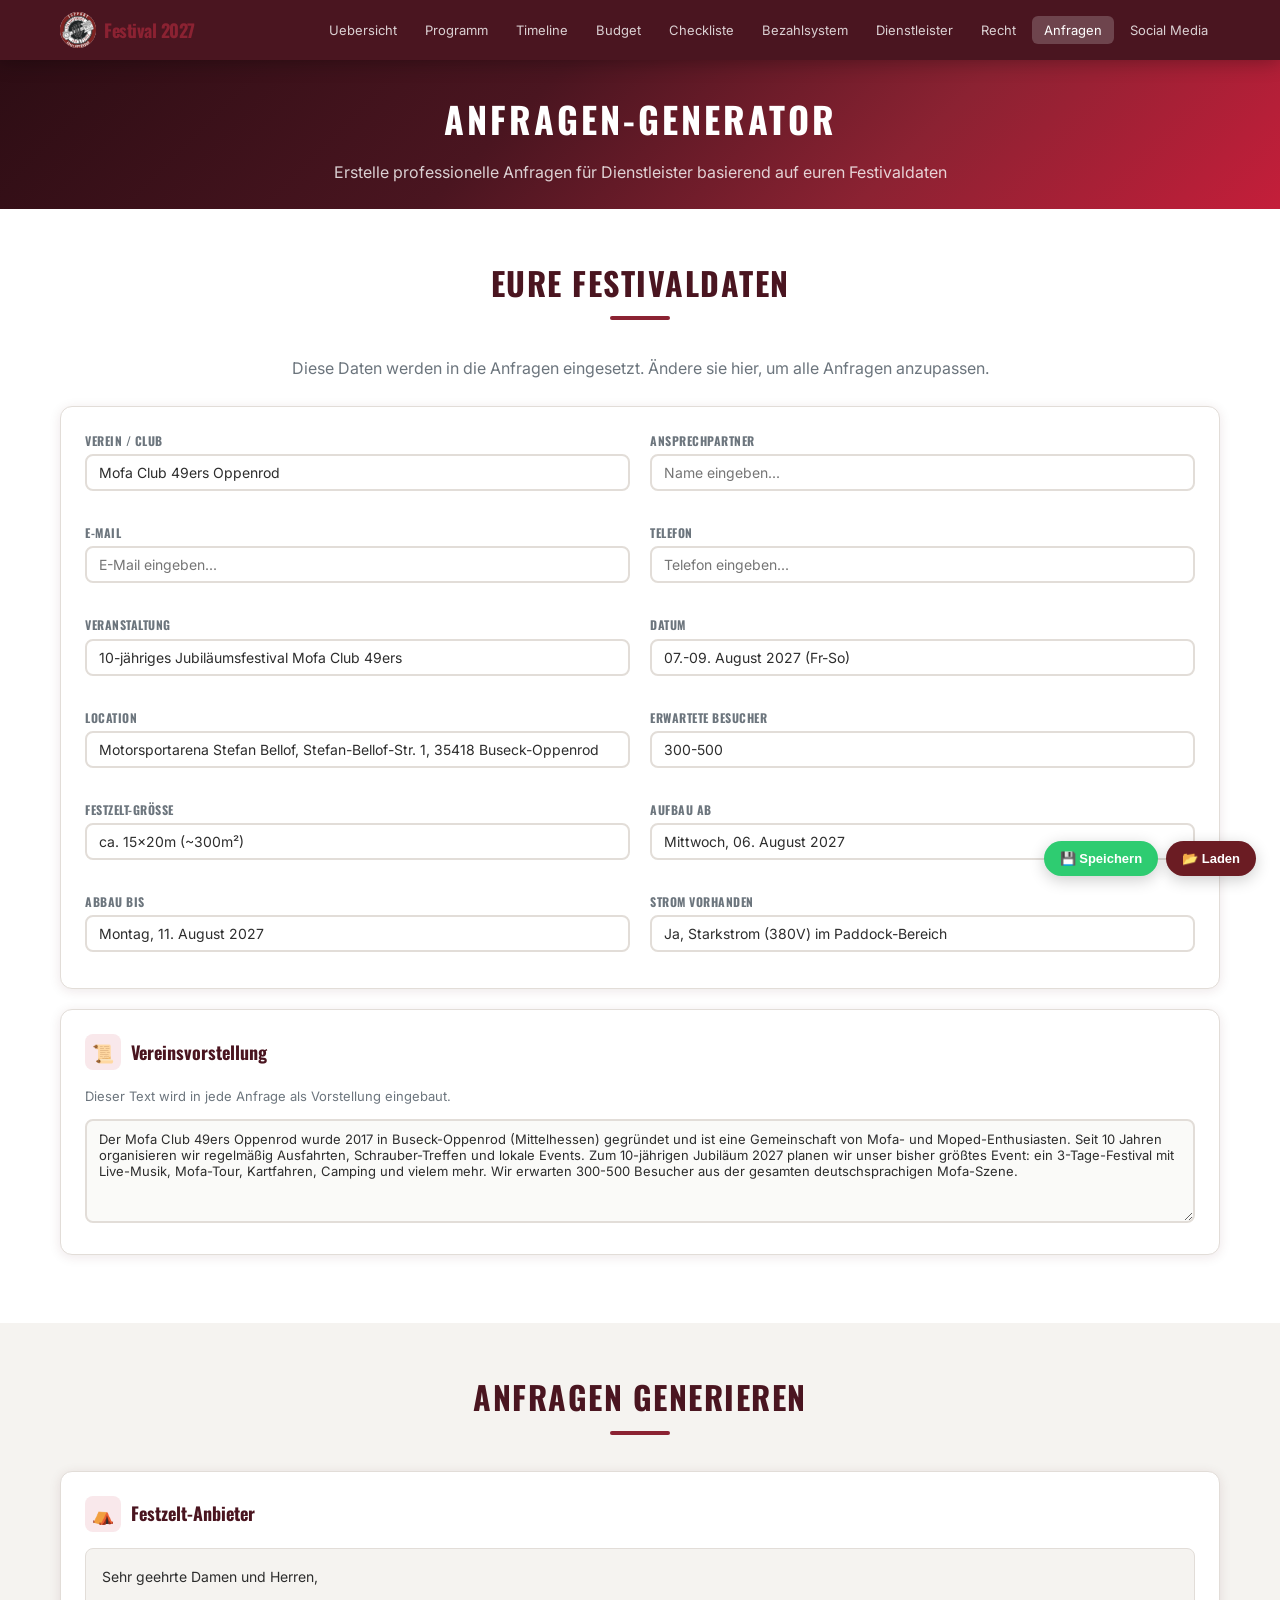
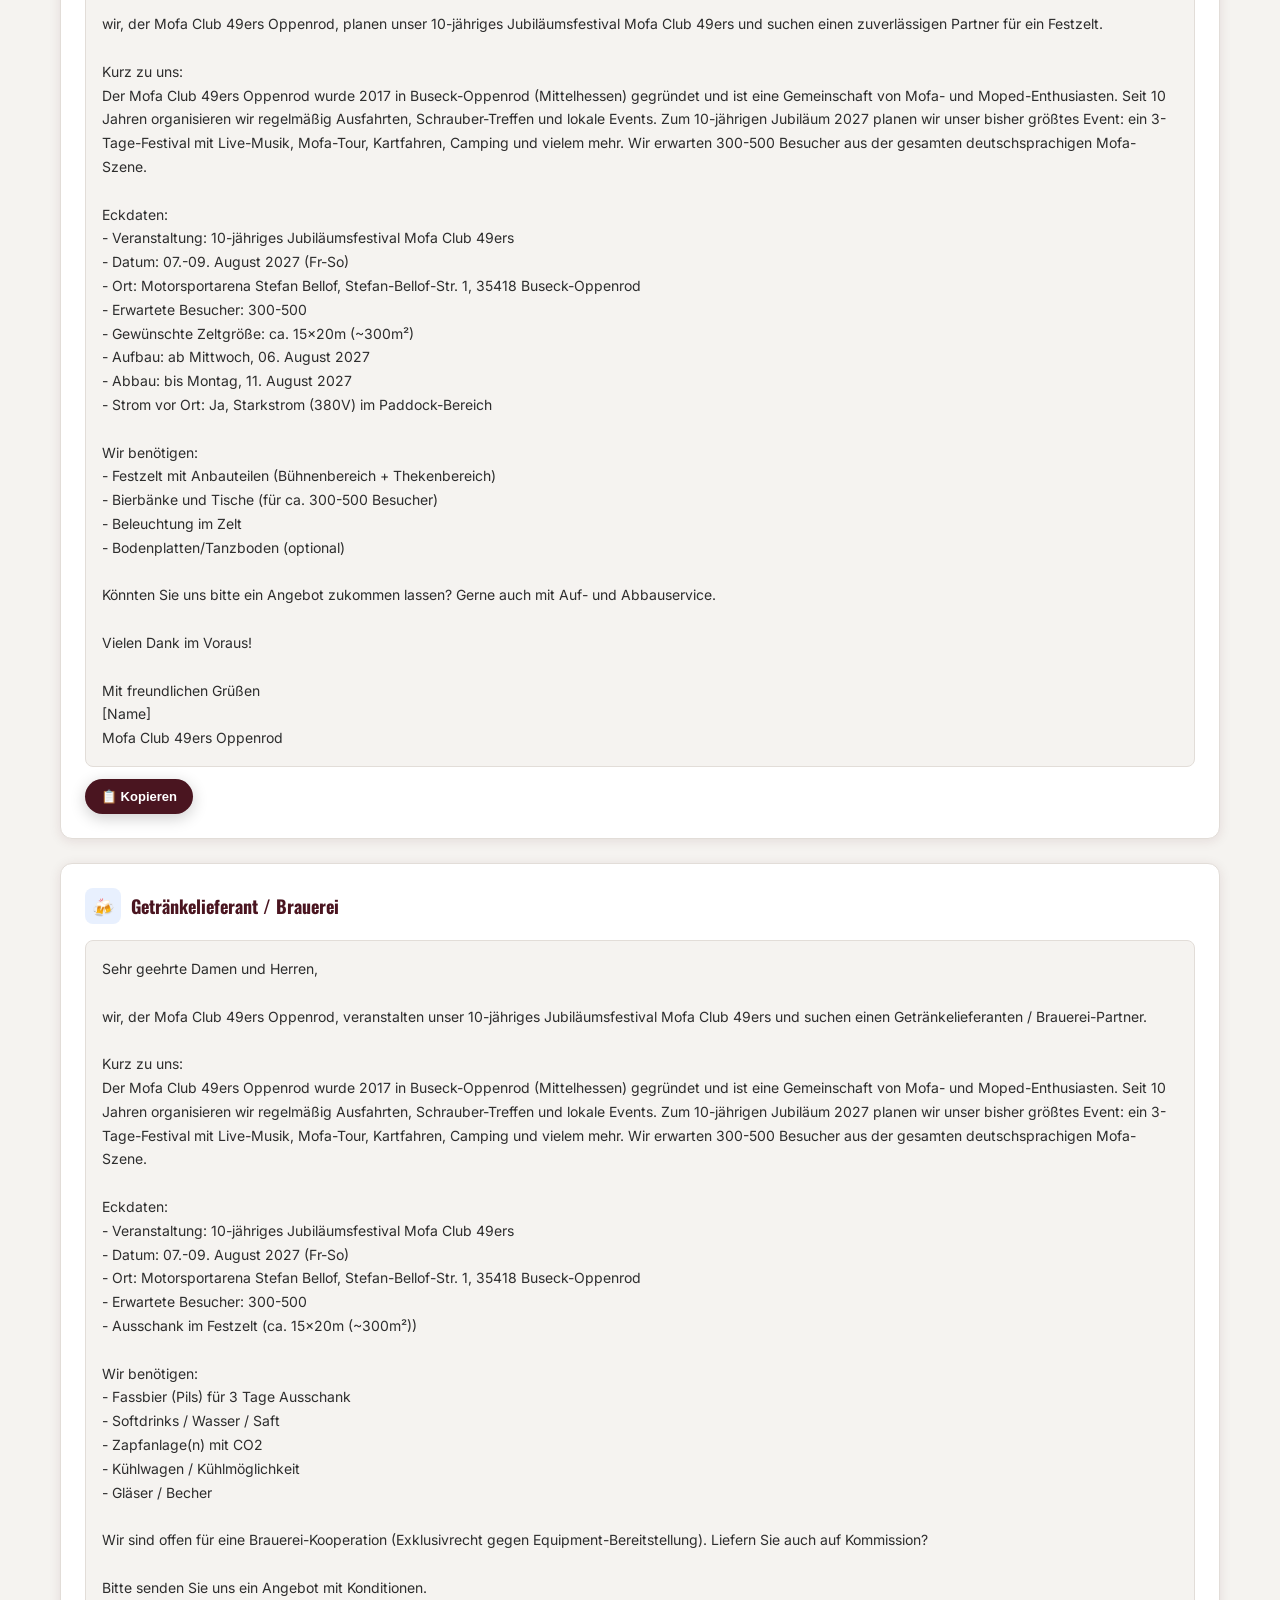
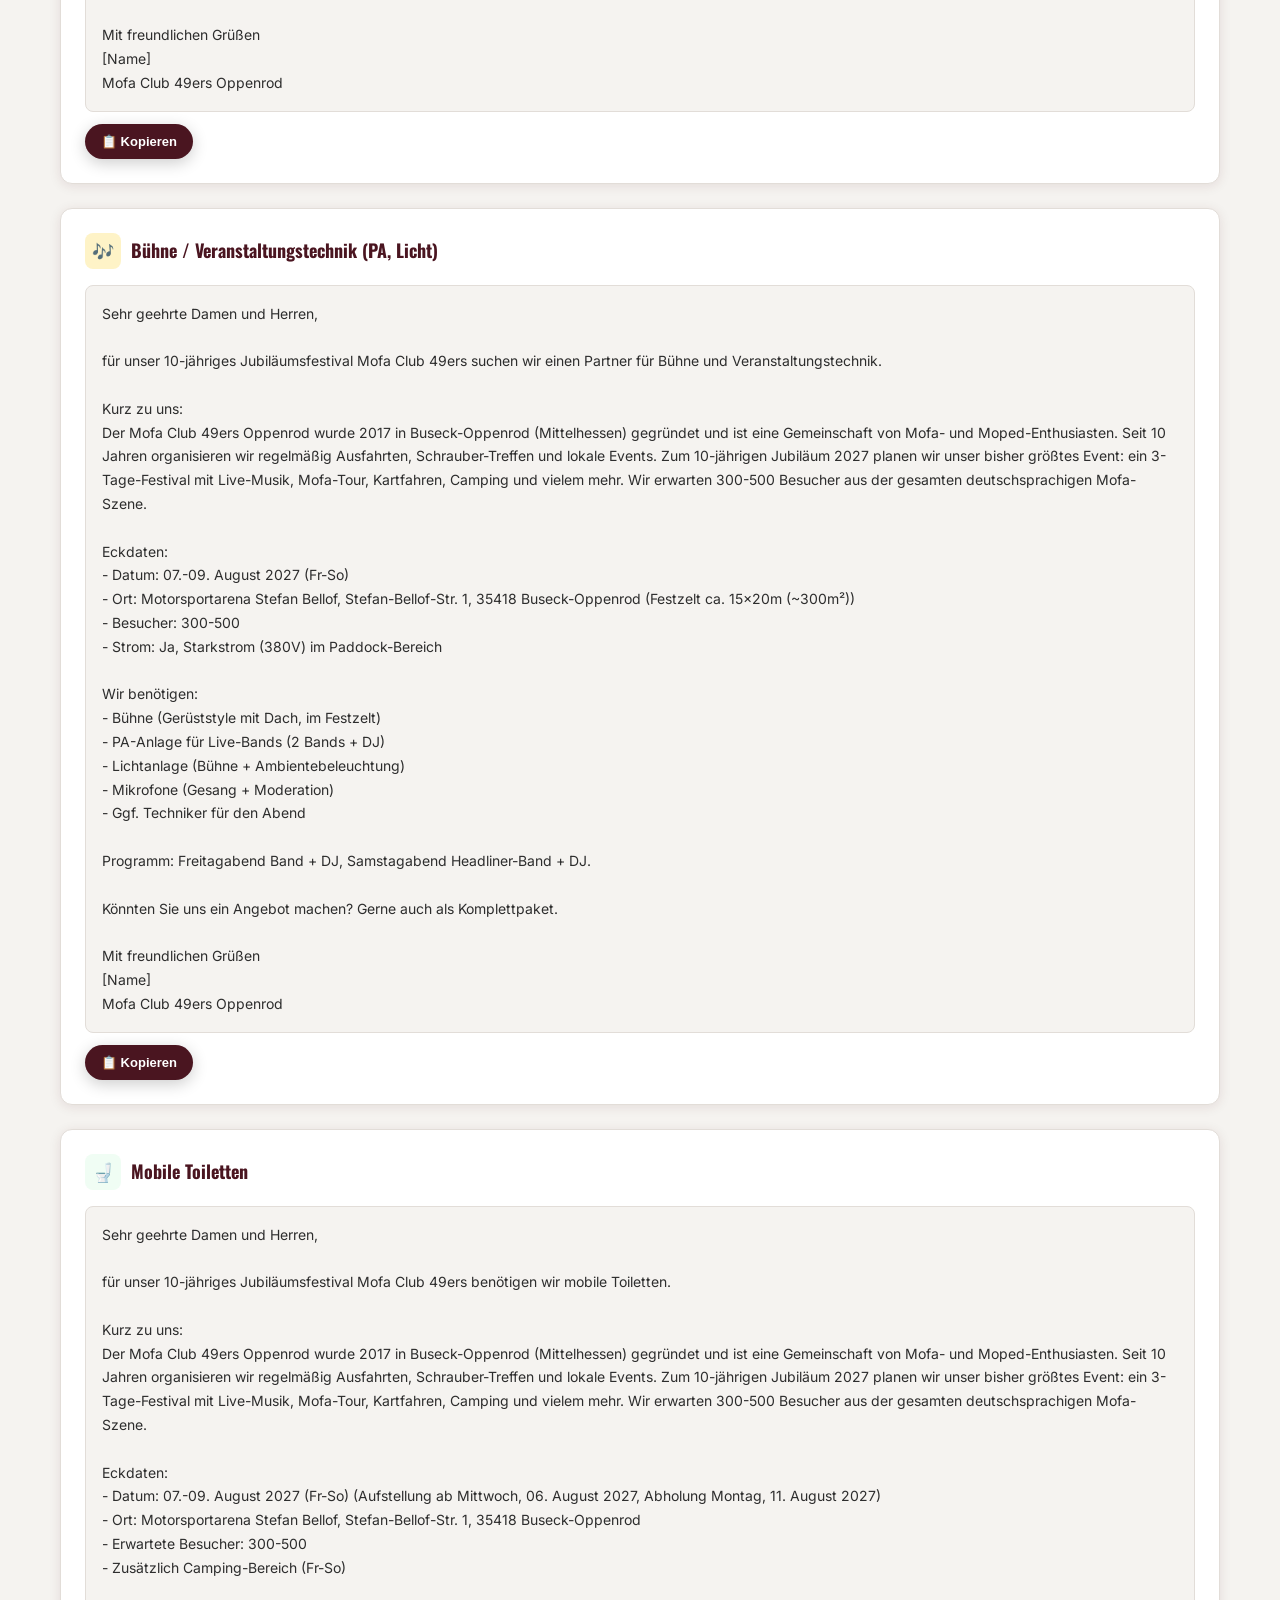
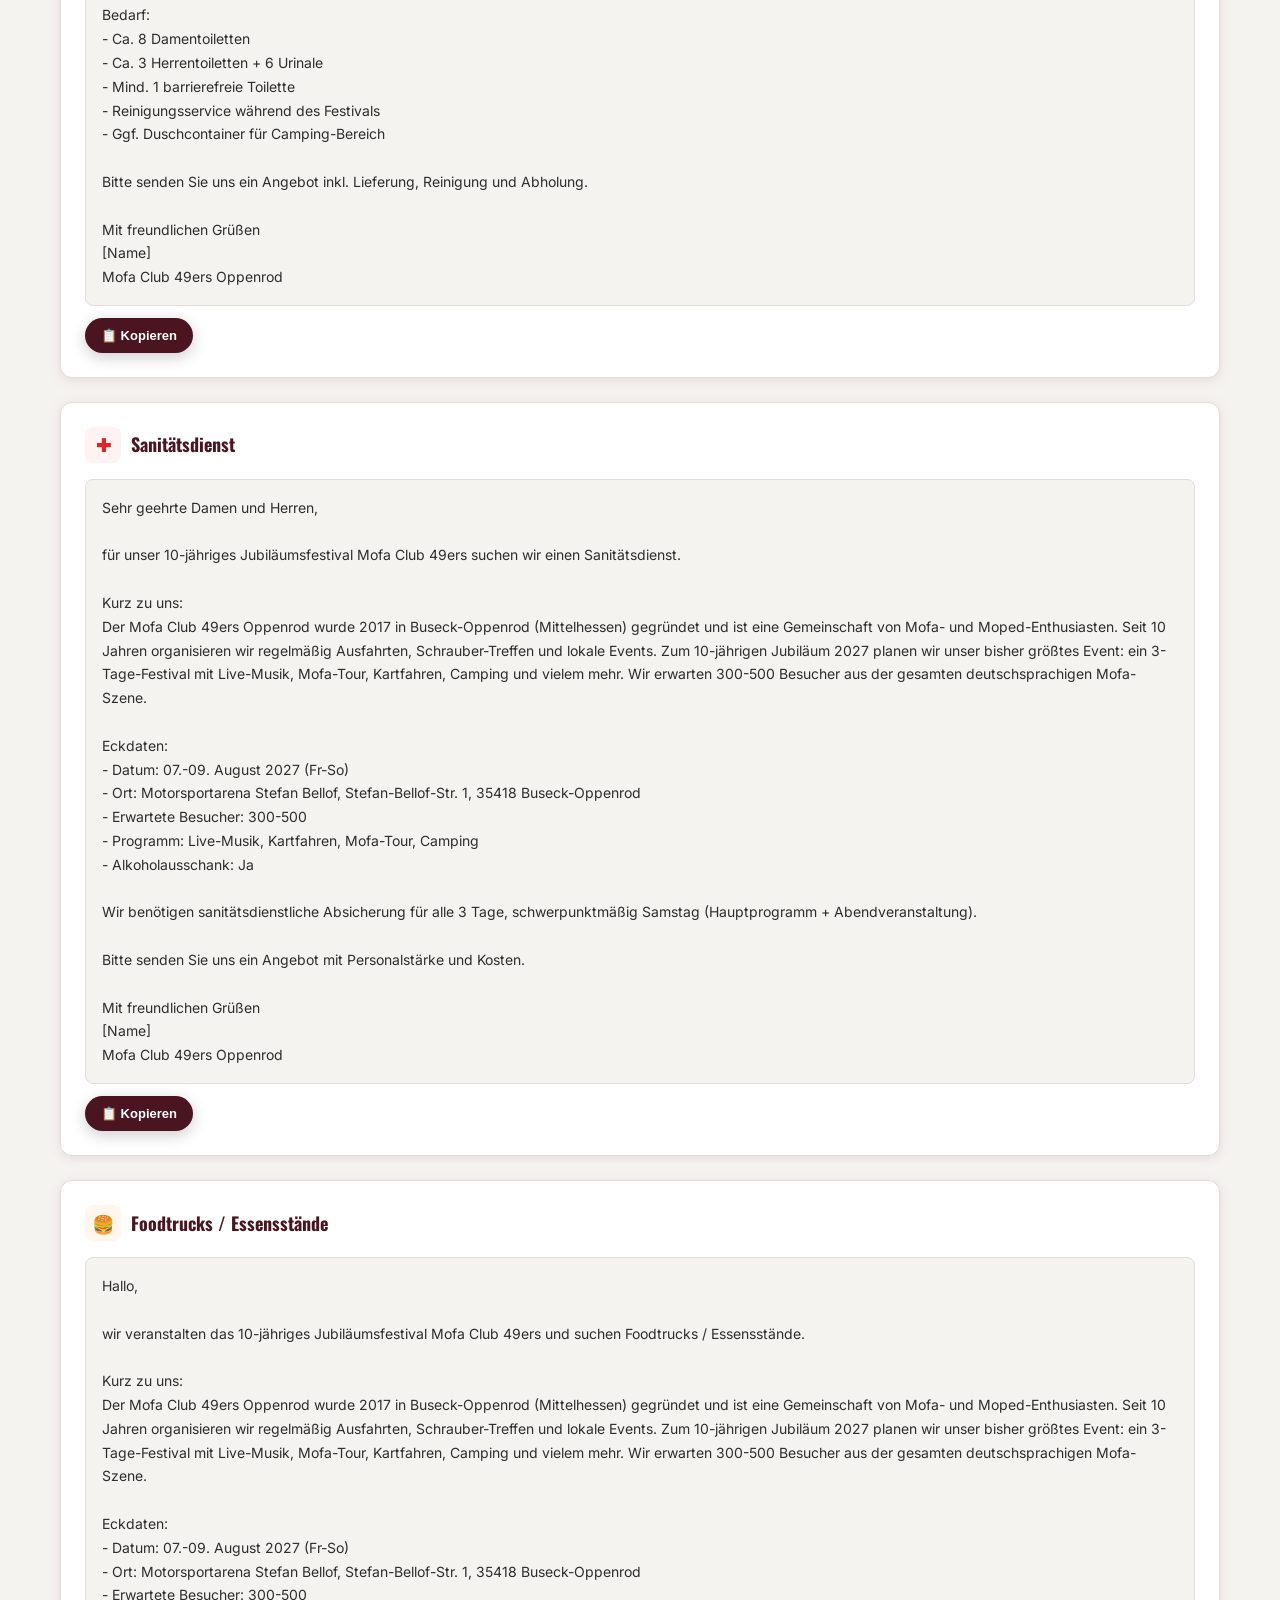
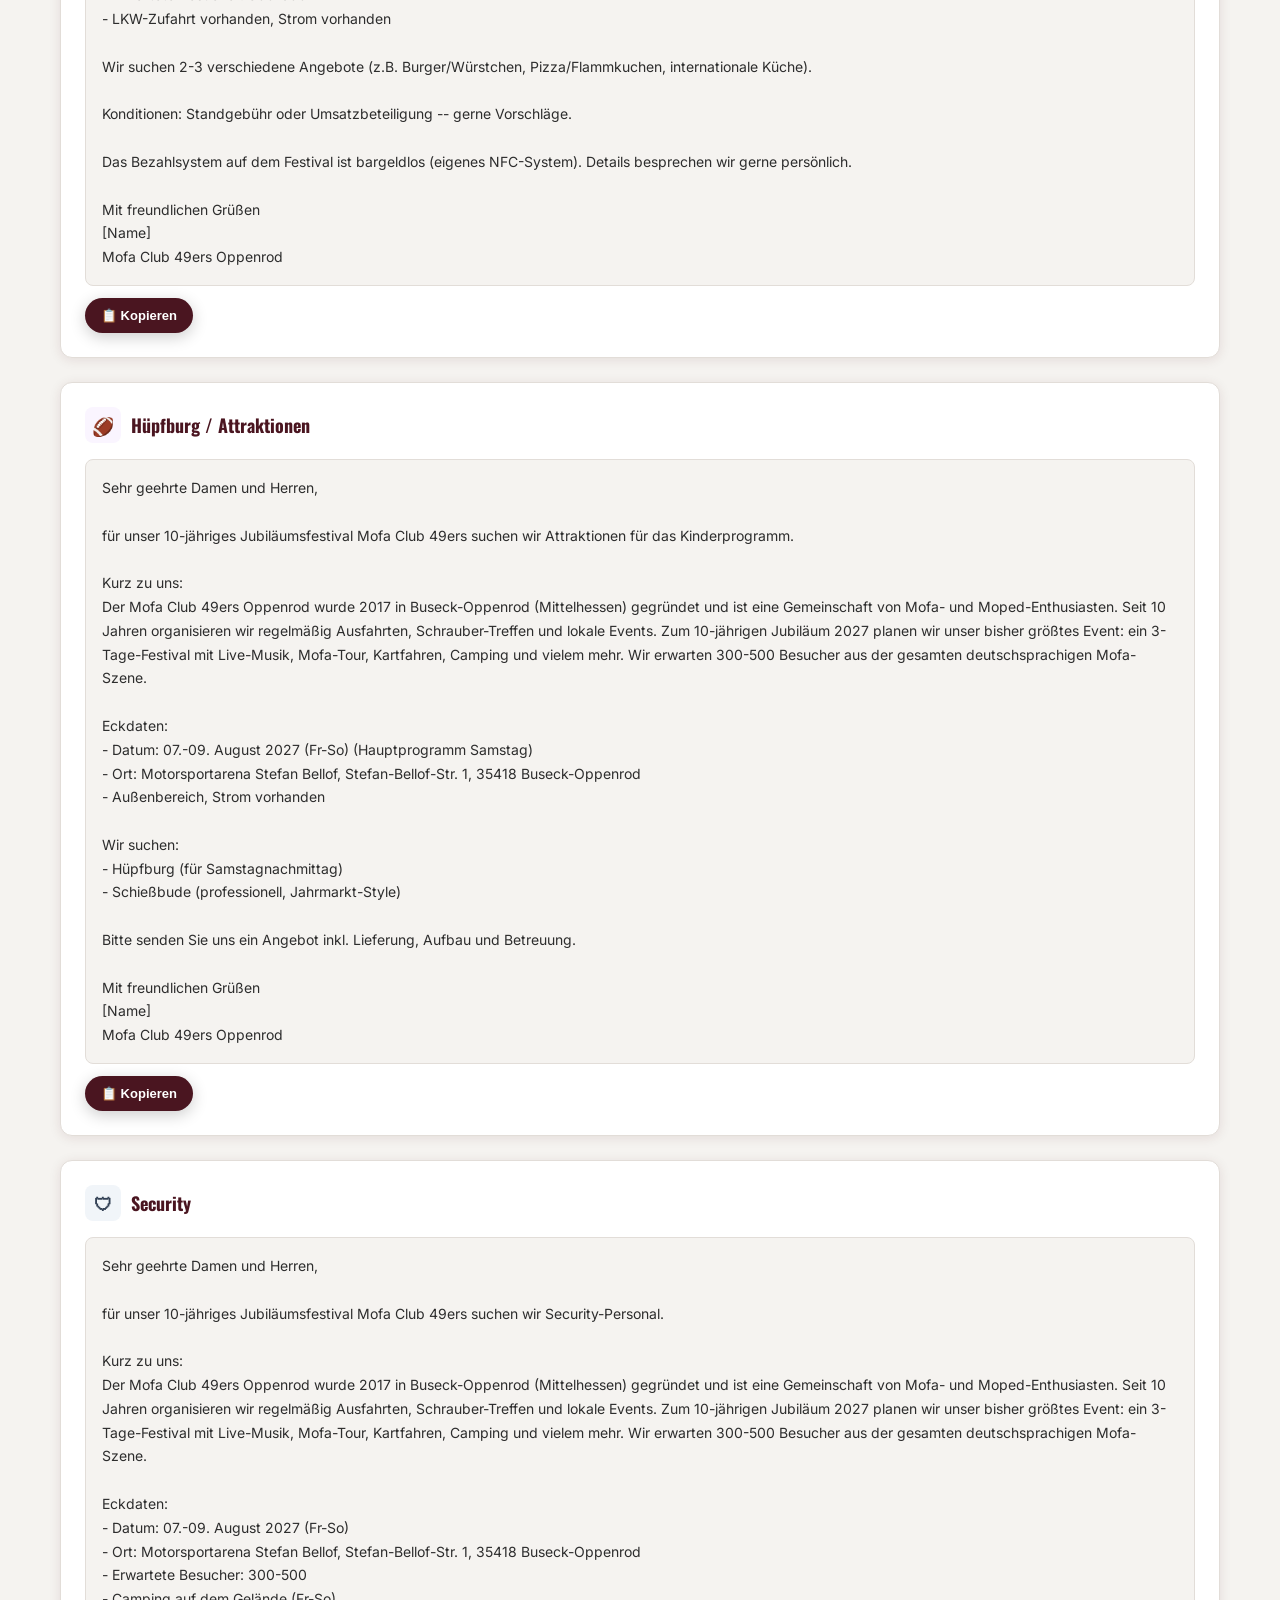
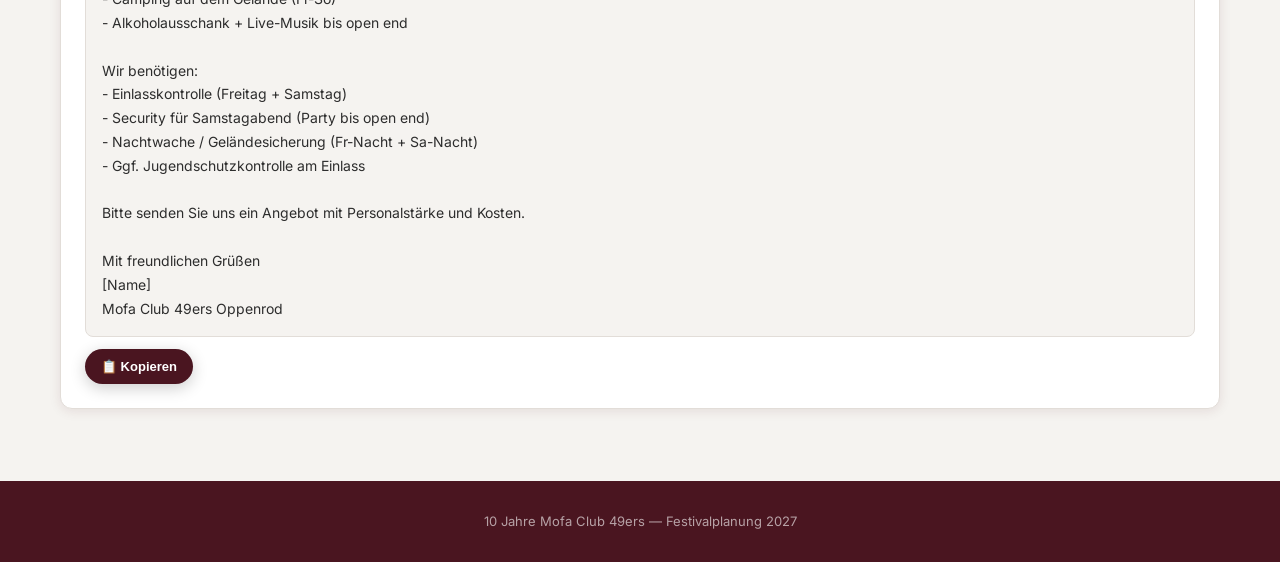
==== anfragen.html @ d67601e4 "10 Jahre 49ers Festival - Komplette Planungsseite Multipage Festival-Planungstool mit interaktiven C" ====
<!DOCTYPE html>
<html lang="de">
<head>
<meta charset="UTF-8">
<meta name="viewport" content="width=device-width, initial-scale=1.0">
<title>Anfragen-Generator - 49ers Festival 2027</title>
<link rel="stylesheet" href="styles.css">
</head>
<body>

<!-- Progress Bar -->
<div class="progress-bar" id="progressBar"></div>

<!-- Navigation -->
<nav class="nav">
  <div class="nav-inner">
    <div class="nav-brand"><img src="Logos/49ers_logo.jpg" alt="49ers" style="height:36px;border-radius:50%;margin-right:8px;vertical-align:middle"><span>Festival 2027</span></div>
    <button class="burger" onclick="document.querySelector('.nav-links').classList.toggle('open')" aria-label="Menu">&#9776;</button>
    <ul class="nav-links">
      <li><a href="index.html">Uebersicht</a></li>
      <li><a href="programm.html">Programm</a></li>
      <li><a href="timeline.html">Timeline</a></li>
      <li><a href="budget.html">Budget</a></li>
      <li><a href="checkliste.html">Checkliste</a></li>
      <li><a href="bezahlsystem.html">Bezahlsystem</a></li>
      <li><a href="dienstleister.html">Dienstleister</a></li>
      <li><a href="genehmigungen.html">Recht</a></li>
      <li><a href="anfragen.html" class="active">Anfragen</a></li>
      <li><a href="socialmedia.html">Social Media</a></li>
    </ul>
  </div>
</nav>

<!-- Hero -->
<div class="hero" style="padding:30px 20px 24px">
  <h1 style="font-size:clamp(22px,4vw,36px)">Anfragen-Generator</h1>
  <p style="opacity:0.8;margin-top:8px">Erstelle professionelle Anfragen f&uuml;r Dienstleister basierend auf euren Festivaldaten</p>
</div>

<!-- ══════════════════ ECKDATEN ══════════════════ -->
<section class="section">
  <div class="container">
    <div class="section-header">
      <h2>Eure Festivaldaten</h2>
      <div class="divider"></div>
    </div>
    <p style="text-align:center;color:var(--text-light);margin-bottom:24px">Diese Daten werden in die Anfragen eingesetzt. &Auml;ndere sie hier, um alle Anfragen anzupassen.</p>

    <div class="card">
      <div class="grid-2">
        <div>
          <label class="field-label">Verein / Club</label>
          <input type="text" class="field-input" id="field-verein" value="Mofa Club 49ers Oppenrod">
        </div>
        <div>
          <label class="field-label">Ansprechpartner</label>
          <input type="text" class="field-input" id="field-ansprech" value="" placeholder="Name eingeben...">
        </div>
        <div>
          <label class="field-label">E-Mail</label>
          <input type="email" class="field-input" id="field-email" value="" placeholder="E-Mail eingeben...">
        </div>
        <div>
          <label class="field-label">Telefon</label>
          <input type="text" class="field-input" id="field-telefon" value="" placeholder="Telefon eingeben...">
        </div>
        <div>
          <label class="field-label">Veranstaltung</label>
          <input type="text" class="field-input" id="field-event" value="10-j&auml;hriges Jubil&auml;umsfestival Mofa Club 49ers">
        </div>
        <div>
          <label class="field-label">Datum</label>
          <input type="text" class="field-input" id="field-datum" value="07.-09. August 2027 (Fr-So)">
        </div>
        <div>
          <label class="field-label">Location</label>
          <input type="text" class="field-input" id="field-location" value="Motorsportarena Stefan Bellof, Stefan-Bellof-Str. 1, 35418 Buseck-Oppenrod">
        </div>
        <div>
          <label class="field-label">Erwartete Besucher</label>
          <input type="text" class="field-input" id="field-besucher" value="300-500">
        </div>
        <div>
          <label class="field-label">Festzelt-Gr&ouml;&szlig;e</label>
          <input type="text" class="field-input" id="field-zelt" value="ca. 15x20m (~300m&sup2;)">
        </div>
        <div>
          <label class="field-label">Aufbau ab</label>
          <input type="text" class="field-input" id="field-aufbau" value="Mittwoch, 06. August 2027">
        </div>
        <div>
          <label class="field-label">Abbau bis</label>
          <input type="text" class="field-input" id="field-abbau" value="Montag, 11. August 2027">
        </div>
        <div>
          <label class="field-label">Strom vorhanden</label>
          <input type="text" class="field-input" id="field-strom" value="Ja, Starkstrom (380V) im Paddock-Bereich">
        </div>
      </div>
    </div>

    <div class="card" style="margin-top:20px">
      <h3><span class="icon" style="background:#f9e8eb;color:var(--accent2)">&#128220;</span> Vereinsvorstellung</h3>
      <p style="font-size:13px;color:var(--text-light);margin-bottom:8px">Dieser Text wird in jede Anfrage als Vorstellung eingebaut.</p>
      <textarea class="comment-area" id="field-vorstellung" rows="5" style="min-height:100px" placeholder="Kurze Vorstellung eures Vereins...">Der Mofa Club 49ers Oppenrod wurde 2017 in Buseck-Oppenrod (Mittelhessen) gegr&uuml;ndet und ist eine Gemeinschaft von Mofa- und Moped-Enthusiasten. Seit 10 Jahren organisieren wir regelm&auml;&szlig;ig Ausfahrten, Schrauber-Treffen und lokale Events. Zum 10-j&auml;hrigen Jubil&auml;um 2027 planen wir unser bisher gr&ouml;&szlig;tes Event: ein 3-Tage-Festival mit Live-Musik, Mofa-Tour, Kartfahren, Camping und vielem mehr. Wir erwarten 300-500 Besucher aus der gesamten deutschsprachigen Mofa-Szene.</textarea>
    </div>
  </div>
</section>

<!-- ══════════════════ ANFRAGE-TEMPLATES ══════════════════ -->
<section class="section">
  <div class="container">
    <div class="section-header">
      <h2>Anfragen generieren</h2>
      <div class="divider"></div>
    </div>

    <!-- A) Festzelt -->
    <div class="card" style="margin-bottom:24px">
      <h3><span class="icon" style="background:#f9e8eb;color:var(--accent2)">&#9978;</span> Festzelt-Anbieter</h3>
      <div class="anfrage-text" id="anfrage-zelt"></div>
      <div style="margin-top:12px;display:flex;gap:8px">
        <button class="fab-btn" onclick="copyAnfrage('anfrage-zelt')">&#128203; Kopieren</button>
      </div>
    </div>

    <!-- B) Getraenkelieferant -->
    <div class="card" style="margin-bottom:24px">
      <h3><span class="icon" style="background:#e8f0fe;color:#1a56db">&#127867;</span> Getr&auml;nkelieferant / Brauerei</h3>
      <div class="anfrage-text" id="anfrage-getraenke"></div>
      <div style="margin-top:12px;display:flex;gap:8px">
        <button class="fab-btn" onclick="copyAnfrage('anfrage-getraenke')">&#128203; Kopieren</button>
      </div>
    </div>

    <!-- C) Buehne / Veranstaltungstechnik -->
    <div class="card" style="margin-bottom:24px">
      <h3><span class="icon" style="background:#fef3c7;color:#d97706">&#127926;</span> B&uuml;hne / Veranstaltungstechnik (PA, Licht)</h3>
      <div class="anfrage-text" id="anfrage-technik"></div>
      <div style="margin-top:12px;display:flex;gap:8px">
        <button class="fab-btn" onclick="copyAnfrage('anfrage-technik')">&#128203; Kopieren</button>
      </div>
    </div>

    <!-- D) Mobile Toiletten -->
    <div class="card" style="margin-bottom:24px">
      <h3><span class="icon" style="background:#f0fdf4;color:#16a34a">&#128701;</span> Mobile Toiletten</h3>
      <div class="anfrage-text" id="anfrage-toiletten"></div>
      <div style="margin-top:12px;display:flex;gap:8px">
        <button class="fab-btn" onclick="copyAnfrage('anfrage-toiletten')">&#128203; Kopieren</button>
      </div>
    </div>

    <!-- E) Sanitaetsdienst -->
    <div class="card" style="margin-bottom:24px">
      <h3><span class="icon" style="background:#fef2f2;color:#dc2626">&#10010;</span> Sanit&auml;tsdienst</h3>
      <div class="anfrage-text" id="anfrage-sanitaet"></div>
      <div style="margin-top:12px;display:flex;gap:8px">
        <button class="fab-btn" onclick="copyAnfrage('anfrage-sanitaet')">&#128203; Kopieren</button>
      </div>
    </div>

    <!-- F) Foodtrucks -->
    <div class="card" style="margin-bottom:24px">
      <h3><span class="icon" style="background:#fff7ed;color:#ea580c">&#127828;</span> Foodtrucks / Essensst&auml;nde</h3>
      <div class="anfrage-text" id="anfrage-food"></div>
      <div style="margin-top:12px;display:flex;gap:8px">
        <button class="fab-btn" onclick="copyAnfrage('anfrage-food')">&#128203; Kopieren</button>
      </div>
    </div>

    <!-- G) Huepfburg / Attraktionen -->
    <div class="card" style="margin-bottom:24px">
      <h3><span class="icon" style="background:#faf5ff;color:#7c3aed">&#127944;</span> H&uuml;pfburg / Attraktionen</h3>
      <div class="anfrage-text" id="anfrage-attraktionen"></div>
      <div style="margin-top:12px;display:flex;gap:8px">
        <button class="fab-btn" onclick="copyAnfrage('anfrage-attraktionen')">&#128203; Kopieren</button>
      </div>
    </div>

    <!-- H) Security -->
    <div class="card" style="margin-bottom:24px">
      <h3><span class="icon" style="background:#f1f5f9;color:#334155">&#128737;</span> Security</h3>
      <div class="anfrage-text" id="anfrage-security"></div>
      <div style="margin-top:12px;display:flex;gap:8px">
        <button class="fab-btn" onclick="copyAnfrage('anfrage-security')">&#128203; Kopieren</button>
      </div>
    </div>

  </div>
</section>

<!-- Floating Action Panel -->
<div class="fab-panel" id="fabPanel">
  <div style="display:flex;gap:8px">
    <button class="fab-btn fab-btn-save" onclick="exportJSON()" title="Status als JSON speichern">&#128190; Speichern</button>
    <button class="fab-btn fab-btn-load" onclick="document.getElementById('jsonImport').click()" title="Status aus JSON laden">&#128194; Laden</button>
    <input type="file" id="jsonImport" accept=".json" style="display:none" onchange="importJSON(event)">
  </div>
</div>

<footer class="footer">10 Jahre Mofa Club 49ers &mdash; Festivalplanung 2027</footer>

<script src="festival.js"></script>
<script>
function getField(id) {
  return document.getElementById(id)?.value || '';
}

function generateAnfragen() {
  const verein    = getField('field-verein');
  const ansprech  = getField('field-ansprech');
  const email     = getField('field-email');
  const telefon   = getField('field-telefon');
  const event     = getField('field-event');
  const datum     = getField('field-datum');
  const location  = getField('field-location');
  const besucher  = getField('field-besucher');
  const zelt      = getField('field-zelt');
  const aufbau    = getField('field-aufbau');
  const abbau     = getField('field-abbau');
  const strom     = getField('field-strom');
  const vorstellung = document.getElementById('field-vorstellung')?.value || '';

  // Also load comments from localStorage for additional context
  let comments = {};
  try {
    const saved = localStorage.getItem('festival49ers_comments');
    if (saved) comments = JSON.parse(saved);
  } catch(e) {}

  const sig = `${ansprech || '[Name]'}
${verein}${telefon ? '\nTel: ' + telefon : ''}${email ? '\nE-Mail: ' + email : ''}`;

  const intro = vorstellung ? `\nKurz zu uns:\n${vorstellung}\n` : '';

  // Zelt
  document.getElementById('anfrage-zelt').innerHTML = `
<pre>Sehr geehrte Damen und Herren,

wir, der ${verein}, planen unser ${event} und suchen einen zuverl&auml;ssigen Partner f&uuml;r ein Festzelt.
${intro}
Eckdaten:
- Veranstaltung: ${event}
- Datum: ${datum}
- Ort: ${location}
- Erwartete Besucher: ${besucher}
- Gew&uuml;nschte Zeltgr&ouml;&szlig;e: ${zelt}
- Aufbau: ab ${aufbau}
- Abbau: bis ${abbau}
- Strom vor Ort: ${strom}

Wir ben&ouml;tigen:
- Festzelt mit Anbauteilen (B&uuml;hnenbereich + Thekenbereich)
- Bierb&auml;nke und Tische (f&uuml;r ca. ${besucher} Besucher)
- Beleuchtung im Zelt
- Bodenplatten/Tanzboden (optional)

K&ouml;nnten Sie uns bitte ein Angebot zukommen lassen? Gerne auch mit Auf- und Abbauservice.

Vielen Dank im Voraus!

Mit freundlichen Gr&uuml;&szlig;en
${sig}</pre>`;

  // Getraenke
  document.getElementById('anfrage-getraenke').innerHTML = `
<pre>Sehr geehrte Damen und Herren,

wir, der ${verein}, veranstalten unser ${event} und suchen einen Getr&auml;nkelieferanten / Brauerei-Partner.
${intro}
Eckdaten:
- Veranstaltung: ${event}
- Datum: ${datum}
- Ort: ${location}
- Erwartete Besucher: ${besucher}
- Ausschank im Festzelt (${zelt})

Wir ben&ouml;tigen:
- Fassbier (Pils) f&uuml;r 3 Tage Ausschank
- Softdrinks / Wasser / Saft
- Zapfanlage(n) mit CO2
- K&uuml;hlwagen / K&uuml;hlm&ouml;glichkeit
- Gl&auml;ser / Becher

Wir sind offen f&uuml;r eine Brauerei-Kooperation (Exklusivrecht gegen Equipment-Bereitstellung). Liefern Sie auch auf Kommission?

Bitte senden Sie uns ein Angebot mit Konditionen.

Mit freundlichen Gr&uuml;&szlig;en
${sig}</pre>`;

  // Technik
  document.getElementById('anfrage-technik').innerHTML = `
<pre>Sehr geehrte Damen und Herren,

f&uuml;r unser ${event} suchen wir einen Partner f&uuml;r B&uuml;hne und Veranstaltungstechnik.
${intro}
Eckdaten:
- Datum: ${datum}
- Ort: ${location} (Festzelt ${zelt})
- Besucher: ${besucher}
- Strom: ${strom}

Wir ben&ouml;tigen:
- B&uuml;hne (Ger&uuml;ststyle mit Dach, im Festzelt)
- PA-Anlage f&uuml;r Live-Bands (2 Bands + DJ)
- Lichtanlage (B&uuml;hne + Ambientebeleuchtung)
- Mikrofone (Gesang + Moderation)
- Ggf. Techniker f&uuml;r den Abend

Programm: Freitagabend Band + DJ, Samstagabend Headliner-Band + DJ.

K&ouml;nnten Sie uns ein Angebot machen? Gerne auch als Komplettpaket.

Mit freundlichen Gr&uuml;&szlig;en
${sig}</pre>`;

  // Toiletten
  document.getElementById('anfrage-toiletten').innerHTML = `
<pre>Sehr geehrte Damen und Herren,

f&uuml;r unser ${event} ben&ouml;tigen wir mobile Toiletten.
${intro}
Eckdaten:
- Datum: ${datum} (Aufstellung ab ${aufbau}, Abholung ${abbau})
- Ort: ${location}
- Erwartete Besucher: ${besucher}
- Zus&auml;tzlich Camping-Bereich (Fr-So)

Bedarf:
- Ca. 8 Damentoiletten
- Ca. 3 Herrentoiletten + 6 Urinale
- Mind. 1 barrierefreie Toilette
- Reinigungsservice w&auml;hrend des Festivals
- Ggf. Duschcontainer f&uuml;r Camping-Bereich

Bitte senden Sie uns ein Angebot inkl. Lieferung, Reinigung und Abholung.

Mit freundlichen Gr&uuml;&szlig;en
${sig}</pre>`;

  // Sanitaetsdienst
  document.getElementById('anfrage-sanitaet').innerHTML = `
<pre>Sehr geehrte Damen und Herren,

f&uuml;r unser ${event} suchen wir einen Sanit&auml;tsdienst.
${intro}
Eckdaten:
- Datum: ${datum}
- Ort: ${location}
- Erwartete Besucher: ${besucher}
- Programm: Live-Musik, Kartfahren, Mofa-Tour, Camping
- Alkoholausschank: Ja

Wir ben&ouml;tigen sanit&auml;tsdienstliche Absicherung f&uuml;r alle 3 Tage, schwerpunktm&auml;&szlig;ig Samstag (Hauptprogramm + Abendveranstaltung).

Bitte senden Sie uns ein Angebot mit Personalst&auml;rke und Kosten.

Mit freundlichen Gr&uuml;&szlig;en
${sig}</pre>`;

  // Foodtrucks
  document.getElementById('anfrage-food').innerHTML = `
<pre>Hallo,

wir veranstalten das ${event} und suchen Foodtrucks / Essensst&auml;nde.
${intro}
Eckdaten:
- Datum: ${datum}
- Ort: ${location}
- Erwartete Besucher: ${besucher}
- LKW-Zufahrt vorhanden, Strom vorhanden

Wir suchen 2-3 verschiedene Angebote (z.B. Burger/W&uuml;rstchen, Pizza/Flammkuchen, internationale K&uuml;che).

Konditionen: Standgeb&uuml;hr oder Umsatzbeteiligung -- gerne Vorschl&auml;ge.

Das Bezahlsystem auf dem Festival ist bargeldlos (eigenes NFC-System). Details besprechen wir gerne pers&ouml;nlich.

Mit freundlichen Gr&uuml;&szlig;en
${sig}</pre>`;

  // Attraktionen
  document.getElementById('anfrage-attraktionen').innerHTML = `
<pre>Sehr geehrte Damen und Herren,

f&uuml;r unser ${event} suchen wir Attraktionen f&uuml;r das Kinderprogramm.
${intro}
Eckdaten:
- Datum: ${datum} (Hauptprogramm Samstag)
- Ort: ${location}
- Au&szlig;enbereich, Strom vorhanden

Wir suchen:
- H&uuml;pfburg (f&uuml;r Samstagnachmittag)
- Schie&szlig;bude (professionell, Jahrmarkt-Style)

Bitte senden Sie uns ein Angebot inkl. Lieferung, Aufbau und Betreuung.

Mit freundlichen Gr&uuml;&szlig;en
${sig}</pre>`;

  // Security
  document.getElementById('anfrage-security').innerHTML = `
<pre>Sehr geehrte Damen und Herren,

f&uuml;r unser ${event} suchen wir Security-Personal.
${intro}
Eckdaten:
- Datum: ${datum}
- Ort: ${location}
- Erwartete Besucher: ${besucher}
- Camping auf dem Gel&auml;nde (Fr-So)
- Alkoholausschank + Live-Musik bis open end

Wir ben&ouml;tigen:
- Einlasskontrolle (Freitag + Samstag)
- Security f&uuml;r Samstagabend (Party bis open end)
- Nachtwache / Gel&auml;ndesicherung (Fr-Nacht + Sa-Nacht)
- Ggf. Jugendschutzkontrolle am Einlass

Bitte senden Sie uns ein Angebot mit Personalst&auml;rke und Kosten.

Mit freundlichen Gr&uuml;&szlig;en
${sig}</pre>`;
}

function copyAnfrage(id) {
  const el = document.getElementById(id);
  const text = el.innerText;
  navigator.clipboard.writeText(text).then(() => {
    const btn = el.parentElement.querySelector('.fab-btn');
    const orig = btn.innerHTML;
    btn.innerHTML = '&#10003; Kopiert!';
    btn.style.background = 'var(--success)';
    setTimeout(() => { btn.innerHTML = orig; btn.style.background = ''; }, 2000);
  });
}

function saveFields() {
  const fields = {};
  document.querySelectorAll('.field-input').forEach(input => {
    fields[input.id] = input.value;
  });
  // Auch Vorstellungstext speichern
  const vorstellung = document.getElementById('field-vorstellung');
  if (vorstellung) fields['field-vorstellung'] = vorstellung.value;
  localStorage.setItem('festival49ers_fields', JSON.stringify(fields));
}

function loadFields() {
  try {
    const saved = localStorage.getItem('festival49ers_fields');
    if (saved) {
      const fields = JSON.parse(saved);
      Object.entries(fields).forEach(([id, val]) => {
        const el = document.getElementById(id);
        if (el) el.value = val;
      });
    }
  } catch(e) {}
}

document.querySelectorAll('.field-input').forEach(input => {
  input.addEventListener('input', () => {
    saveFields();
    generateAnfragen();
  });
});

// Vorstellungstext auch speichern und Anfragen neu generieren
const vorstellungEl = document.getElementById('field-vorstellung');
if (vorstellungEl) {
  vorstellungEl.addEventListener('input', () => {
    saveFields();
    generateAnfragen();
  });
}

loadFields();
generateAnfragen();
</script>
</body>
</html>
---- styles.css ----
@import url('https://fonts.googleapis.com/css2?family=Oswald:wght@400;500;600;700&family=Inter:wght@400;500;600;700;800&display=swap');

  :root {
    --primary: #4A1520;
    --primary-dark: #2D0D14;
    --accent: #8B2232;
    --accent2: #6B1C23;
    --accent-bright: #C41E3A;
    --bg: #f5f3f0;
    --card: #ffffff;
    --text: #2d2d2d;
    --text-light: #6c757d;
    --success: #2ecc71;
    --warning: #f39c12;
    --danger: #e74c3c;
    --border: #e2ddd8;
    --shadow: 0 2px 12px rgba(74,21,32,0.1);
    --radius: 12px;
  }

  * { box-sizing: border-box; margin: 0; padding: 0; }

  body {
    font-family: 'Inter', -apple-system, BlinkMacSystemFont, 'Segoe UI', Roboto, sans-serif;
    background: var(--bg);
    color: var(--text);
    line-height: 1.6;
  }

  h1, h2, h3, h4, .nav-brand, .tab, .timeline-title, .hero-badge, .schedule-time {
    font-family: 'Oswald', 'Arial Narrow', sans-serif;
  }

  h1 { text-transform: uppercase; letter-spacing: 2px; }
  h2 { text-transform: uppercase; letter-spacing: 1.5px; }

  /* ── NAVIGATION ── */
  .nav {
    position: sticky;
    top: 0;
    z-index: 100;
    background: var(--primary);
    padding: 0;
    box-shadow: 0 2px 20px rgba(0,0,0,0.3);
  }
  .nav-inner {
    max-width: 1200px;
    margin: 0 auto;
    display: flex;
    align-items: center;
    justify-content: space-between;
    padding: 12px 20px;
  }
  .nav-brand {
    color: #fff;
    font-weight: 800;
    font-size: 18px;
    letter-spacing: -0.5px;
    display: flex;
    align-items: center;
  }
  .nav-brand span { color: var(--accent); }
  .nav-links {
    display: flex;
    gap: 4px;
    list-style: none;
    flex-wrap: wrap;
  }
  .nav-links a {
    color: rgba(255,255,255,0.8);
    text-decoration: none;
    font-size: 13px;
    padding: 6px 12px;
    border-radius: 6px;
    transition: all 0.2s;
    white-space: nowrap;
  }
  .nav-links a:hover { background: rgba(255,255,255,0.15); color: #fff; }
  .nav-links a.active {
    background: rgba(255,255,255,0.2);
    color: #fff;
  }
  .burger {
    display: none;
    background: none;
    border: none;
    color: #fff;
    font-size: 24px;
    cursor: pointer;
    padding: 4px 8px;
  }

  /* ── HERO ── */
  .hero {
    background: linear-gradient(135deg, var(--primary-dark) 0%, var(--primary) 40%, var(--accent) 70%, var(--accent-bright) 100%);
    color: #fff;
    padding: 60px 20px 50px;
    text-align: center;
  }
  .hero h1 {
    font-size: clamp(28px, 5vw, 48px);
    font-weight: 700;
    letter-spacing: 3px;
    margin-bottom: 12px;
  }
  .hero .subtitle {
    font-size: clamp(14px, 2.5vw, 20px);
    opacity: 0.9;
    margin-bottom: 24px;
  }
  .hero-badges {
    display: flex;
    gap: 12px;
    justify-content: center;
    flex-wrap: wrap;
  }
  .hero-badge {
    background: rgba(255,255,255,0.15);
    backdrop-filter: blur(10px);
    border: 1px solid rgba(255,255,255,0.2);
    padding: 8px 18px;
    border-radius: 50px;
    font-size: 14px;
    font-weight: 600;
  }

  /* ── LAYOUT ── */
  .container {
    max-width: 1200px;
    margin: 0 auto;
    padding: 0 20px;
  }

  /* ── SECTIONS ── */
  .section {
    padding: 48px 0;
  }
  .section:nth-child(even) { background: #fff; }
  .section-header {
    text-align: center;
    margin-bottom: 36px;
  }
  .section-header h2 {
    font-size: clamp(22px, 3.5vw, 32px);
    font-weight: 800;
    color: var(--primary);
    margin-bottom: 8px;
  }
  .section-header .divider {
    width: 60px;
    height: 4px;
    background: var(--accent);
    border-radius: 2px;
    margin: 0 auto;
  }

  /* ── CARDS ── */
  .card {
    background: var(--card);
    border-radius: var(--radius);
    box-shadow: var(--shadow);
    padding: 24px;
    margin-bottom: 20px;
    border: 1px solid var(--border);
    transition: transform 0.2s, box-shadow 0.2s;
  }
  .card:hover { transform: translateY(-2px); box-shadow: 0 4px 20px rgba(0,0,0,0.12); }
  .card h3 {
    font-size: 18px;
    font-weight: 700;
    color: var(--primary);
    margin-bottom: 16px;
    display: flex;
    align-items: center;
    gap: 10px;
  }
  .card h3 .icon {
    width: 36px;
    height: 36px;
    border-radius: 8px;
    display: flex;
    align-items: center;
    justify-content: center;
    font-size: 18px;
    flex-shrink: 0;
  }

  /* ── GRID ── */
  .grid-2 { display: grid; grid-template-columns: repeat(2, 1fr); gap: 20px; }
  .grid-3 { display: grid; grid-template-columns: repeat(3, 1fr); gap: 20px; }
  .grid-4 { display: grid; grid-template-columns: repeat(4, 1fr); gap: 16px; }

  /* ── KEY DATA TABLE ── */
  .data-row {
    display: flex;
    padding: 10px 0;
    border-bottom: 1px solid var(--border);
    align-items: flex-start;
  }
  .data-row:last-child { border-bottom: none; }
  .data-label {
    font-weight: 700;
    color: var(--accent2);
    min-width: 140px;
    flex-shrink: 0;
    font-size: 13px;
    text-transform: uppercase;
    letter-spacing: 0.5px;
    padding-top: 2px;
  }
  .data-value { flex: 1; font-size: 15px; }

  /* ── ALERTS ── */
  .alert-box {
    padding: 16px 20px;
    border-radius: var(--radius);
    margin-bottom: 16px;
    font-weight: 600;
    display: flex;
    align-items: flex-start;
    gap: 12px;
    font-size: 14px;
  }
  .alert-box .alert-icon { font-size: 20px; flex-shrink: 0; }
  .alert-danger { background: #fef2f2; border-left: 4px solid var(--danger); color: #991b1b; }
  .alert-warning { background: #fffbeb; border-left: 4px solid var(--warning); color: #92400e; }
  .alert-success { background: #f0fdf4; border-left: 4px solid var(--success); color: #166534; }
  .alert-info { background: #eff6ff; border-left: 4px solid var(--accent2); color: #1e40af; }

  /* ── CHECKLIST ── */
  .checklist { list-style: none; }
  .checklist li {
    padding: 10px 12px;
    border-radius: 8px;
    margin-bottom: 6px;
    display: flex;
    flex-wrap: wrap;
    align-items: flex-start;
    gap: 10px;
    font-size: 14px;
    background: var(--bg);
    transition: background 0.2s;
  }
  .checklist li:hover { background: #e9ecef; }
  .checklist input[type="checkbox"] {
    width: 18px;
    height: 18px;
    min-width: 18px;
    margin-top: 1px;
    cursor: pointer;
    accent-color: var(--success);
  }
  .checklist li.done { color: var(--text); }

  /* ── TABLES ── */
  .table-wrap {
    overflow-x: auto;
    -webkit-overflow-scrolling: touch;
    margin: 16px 0;
    border-radius: var(--radius);
    border: 1px solid var(--border);
  }
  table {
    width: 100%;
    border-collapse: collapse;
    font-size: 14px;
  }
  th {
    background: var(--primary);
    color: #fff;
    padding: 12px 16px;
    text-align: left;
    font-weight: 600;
    font-size: 13px;
    text-transform: uppercase;
    letter-spacing: 0.5px;
    white-space: nowrap;
  }
  td {
    padding: 12px 16px;
    border-bottom: 1px solid var(--border);
    vertical-align: top;
  }
  tr:last-child td { border-bottom: none; }
  tr:hover td { background: #f8f9fa; }
  tr.highlight td { background: #f0fdf4; }
  tr.highlight-warn td { background: #fffbeb; }
  tr.total td { background: var(--primary); color: #fff; font-weight: 700; }

  /* ── TIMELINE ── */
  .timeline {
    position: relative;
    padding-left: 32px;
  }
  .timeline::before {
    content: '';
    position: absolute;
    left: 12px;
    top: 0;
    bottom: 0;
    width: 3px;
    background: linear-gradient(to bottom, var(--accent), var(--accent2));
    border-radius: 2px;
  }
  .timeline-item {
    position: relative;
    margin-bottom: 32px;
  }
  .timeline-item::before {
    content: '';
    position: absolute;
    left: -26px;
    top: 6px;
    width: 14px;
    height: 14px;
    border-radius: 50%;
    background: var(--accent);
    border: 3px solid #fff;
    box-shadow: 0 0 0 3px var(--accent);
  }
  .timeline-item.milestone::before {
    width: 18px;
    height: 18px;
    left: -28px;
    top: 4px;
    background: var(--warning);
    box-shadow: 0 0 0 3px var(--warning);
  }
  .timeline-date {
    font-size: 12px;
    font-weight: 700;
    color: var(--accent-bright);
    text-transform: uppercase;
    letter-spacing: 1px;
    margin-bottom: 4px;
    font-family: 'Oswald', sans-serif;
  }
  .timeline-item.milestone .timeline-date { color: var(--warning); }
  .timeline-title {
    font-size: 16px;
    font-weight: 700;
    color: var(--primary);
    margin-bottom: 8px;
  }

  /* ── PROGRAM TABS ── */
  .tabs {
    display: flex;
    gap: 8px;
    margin-bottom: 24px;
    flex-wrap: wrap;
  }
  .tab {
    padding: 10px 24px;
    border-radius: 50px;
    border: 2px solid var(--accent2);
    background: transparent;
    color: var(--accent2);
    font-weight: 700;
    cursor: pointer;
    font-size: 14px;
    transition: all 0.2s;
  }
  .tab:hover, .tab.active {
    background: var(--accent2);
    color: #fff;
  }
  .tab-content { display: none; }
  .tab-content.active { display: block; }

  /* ── PROGRAM SCHEDULE ── */
  .schedule-item {
    display: flex;
    gap: 16px;
    padding: 14px 0;
    border-bottom: 1px solid var(--border);
    align-items: flex-start;
  }
  .schedule-item:last-child { border-bottom: none; }
  .schedule-time {
    font-size: 15px;
    font-weight: 800;
    color: var(--accent-bright);
    min-width: 60px;
    flex-shrink: 0;
  }
  .schedule-desc { font-size: 15px; }
  .schedule-desc strong { color: var(--primary); }

  /* ── STARS ── */
  .stars { color: #f59e0b; letter-spacing: 2px; }

  /* ── BUDGET BARS ── */
  .budget-item {
    margin-bottom: 12px;
  }
  .budget-header {
    display: flex;
    justify-content: space-between;
    font-size: 14px;
    margin-bottom: 4px;
  }
  .budget-header .label { font-weight: 600; }
  .budget-header .amount { font-weight: 700; color: var(--accent2); }
  .budget-bar {
    height: 8px;
    background: var(--border);
    border-radius: 4px;
    overflow: hidden;
  }
  .budget-bar-fill {
    height: 100%;
    border-radius: 4px;
    background: linear-gradient(90deg, var(--accent2), var(--accent));
    transition: width 0.6s ease;
  }

  /* ── PROVIDER CARD ── */
  .provider-card {
    background: var(--card);
    border: 1px solid var(--border);
    border-radius: var(--radius);
    padding: 16px;
    transition: all 0.2s;
  }
  .provider-card:hover { border-color: var(--accent2); box-shadow: var(--shadow); }
  .provider-card.recommended {
    border-color: var(--success);
    border-width: 2px;
    position: relative;
  }
  .provider-card.recommended::after {
    content: 'Empfohlen';
    position: absolute;
    top: -10px;
    right: 12px;
    background: var(--success);
    color: #fff;
    font-size: 11px;
    font-weight: 700;
    padding: 2px 10px;
    border-radius: 10px;
  }
  .provider-name { font-weight: 700; font-size: 15px; color: var(--primary); }
  .provider-location { font-size: 13px; color: var(--text-light); margin-top: 2px; }
  .provider-details { font-size: 13px; margin-top: 8px; color: var(--text); }
  .provider-contact { font-size: 12px; color: var(--accent2); margin-top: 6px; font-weight: 600; }

  /* ── COMPARE GRID ── */
  .compare-card {
    background: var(--card);
    border: 1px solid var(--border);
    border-radius: var(--radius);
    padding: 20px;
    text-align: center;
  }
  .compare-card h4 { font-size: 15px; margin-bottom: 12px; color: var(--primary); }
  .compare-row {
    display: flex;
    justify-content: space-between;
    font-size: 13px;
    padding: 6px 0;
    border-bottom: 1px solid var(--border);
  }
  .compare-row:last-child { border-bottom: none; }

  /* ── EVENTS ── */
  .event-card {
    background: var(--card);
    border: 1px solid var(--border);
    border-radius: var(--radius);
    padding: 16px;
    display: flex;
    gap: 16px;
    align-items: center;
    margin-bottom: 12px;
  }
  .event-card.must-go { border-left: 4px solid var(--success); background: #f0fdf4; }
  .event-date {
    text-align: center;
    min-width: 60px;
    flex-shrink: 0;
  }
  .event-date .month { font-size: 11px; text-transform: uppercase; color: var(--accent); font-weight: 700; }
  .event-date .day { font-size: 24px; font-weight: 900; color: var(--primary); line-height: 1; }
  .event-info { flex: 1; }
  .event-name { font-weight: 700; font-size: 15px; color: var(--primary); }
  .event-location { font-size: 13px; color: var(--text-light); }
  .event-badge {
    font-size: 11px;
    font-weight: 700;
    padding: 4px 10px;
    border-radius: 50px;
    white-space: nowrap;
  }
  .badge-pflicht { background: var(--success); color: #fff; }
  .badge-empfohlen { background: var(--warning); color: #fff; }
  .badge-optional { background: var(--border); color: var(--text); }

  /* ── RFID SYSTEM ── */
  .status-badge {
    display: inline-block;
    font-size: 12px;
    font-weight: 700;
    padding: 3px 10px;
    border-radius: 50px;
  }
  .status-live { background: #dcfce7; color: #166534; }
  .status-planned { background: #fef3c7; color: #92400e; }
  .status-pending { background: #e0e7ff; color: #3730a3; }

  /* ── NOTES ── */
  .notes-area {
    border: 2px dashed var(--border);
    border-radius: var(--radius);
    min-height: 80px;
    padding: 12px;
    margin-top: 12px;
    background: #fafafa;
    font-size: 13px;
    color: var(--text-light);
    font-style: italic;
  }

  /* ── COMMENT AREAS ── */
  .comment-block {
    margin-top: 12px;
  }
  .comment-area {
    width: 100%;
    min-height: 60px;
    padding: 10px 12px;
    border: 2px solid var(--border);
    border-radius: 8px;
    font-family: inherit;
    font-size: 13px;
    color: var(--text);
    background: #fafaf8;
    resize: vertical;
    transition: border-color 0.2s;
    margin-top: 4px;
  }
  .comment-area:focus {
    outline: none;
    border-color: var(--accent);
    background: #fff;
  }
  .comment-area::placeholder {
    color: var(--text-light);
    font-style: italic;
  }

  /* ── INLINE ITEM COMMENTS ── */
  .item-comment {
    width: 100%;
    padding: 4px 8px;
    border: 1px solid transparent;
    border-radius: 4px;
    font-family: inherit;
    font-size: 12px;
    color: var(--text-light);
    background: transparent;
    margin-top: 4px;
    transition: all 0.2s;
    display: block;
  }
  .item-comment:hover {
    border-color: var(--border);
    background: #fafaf8;
  }
  .item-comment:focus {
    outline: none;
    border-color: var(--accent);
    background: #fff;
    color: var(--text);
  }
  .item-comment::placeholder {
    color: #ccc;
    font-style: italic;
  }
  .item-comment.has-content {
    color: var(--text);
    background: #fafaf8;
    border-color: var(--border);
  }

  /* ── FORM FIELDS ── */
  .field-label {
    display: block;
    font-size: 12px;
    font-weight: 700;
    color: var(--text-light);
    text-transform: uppercase;
    letter-spacing: 0.5px;
    margin-bottom: 4px;
    font-family: 'Oswald', sans-serif;
  }
  .field-input {
    width: 100%;
    padding: 8px 12px;
    border: 2px solid var(--border);
    border-radius: 8px;
    font-family: inherit;
    font-size: 14px;
    color: var(--text);
    background: #fff;
    transition: border-color 0.2s;
    margin-bottom: 12px;
  }
  .field-input:focus {
    outline: none;
    border-color: var(--accent);
  }
  .anfrage-text {
    background: var(--bg);
    border: 1px solid var(--border);
    border-radius: 8px;
    padding: 16px;
    font-size: 14px;
  }
  .anfrage-text pre {
    white-space: pre-wrap;
    font-family: inherit;
    font-size: 14px;
    line-height: 1.7;
    margin: 0;
  }

  /* ── BUDGET INPUTS ── */
  .plan-details.collapsed { display: none; }
  .budget-input {
    width: 100%;
    padding: 6px 8px;
    border: 1px solid var(--border);
    border-radius: 6px;
    font-family: inherit;
    font-size: 14px;
    font-weight: 600;
    color: var(--text);
    background: #fff;
    text-align: right;
    transition: border-color 0.2s;
  }
  .budget-input:focus {
    outline: none;
    border-color: var(--accent);
  }
  .budget-input::-webkit-inner-spin-button { opacity: 0; }
  .budget-input:hover::-webkit-inner-spin-button { opacity: 1; }
  .budget-note {
    width: 100%;
    padding: 6px 8px;
    border: 1px solid transparent;
    border-radius: 6px;
    font-family: inherit;
    font-size: 13px;
    color: var(--text);
    background: transparent;
    transition: all 0.2s;
  }
  .budget-note:hover { border-color: var(--border); background: #fafaf8; }
  .budget-note:focus { outline: none; border-color: var(--accent); background: #fff; }

  /* ── FOOTER ── */
  .footer {
    background: var(--primary);
    color: rgba(255,255,255,0.6);
    text-align: center;
    padding: 30px 20px;
    font-size: 13px;
  }

  /* ── SCROLL PROGRESS ── */
  .progress-bar {
    position: fixed;
    top: 0;
    left: 0;
    height: 3px;
    background: var(--accent);
    z-index: 200;
    transition: width 0.1s;
  }

  /* ══════════════════════════════════════════════════════
     MOBILE RESPONSIVE
     ══════════════════════════════════════════════════════ */
  @media (max-width: 768px) {
    .nav-links {
      display: none;
      flex-direction: column;
      position: absolute;
      top: 100%;
      left: 0;
      right: 0;
      background: var(--primary);
      padding: 12px 20px 20px;
      gap: 4px;
      box-shadow: 0 8px 20px rgba(0,0,0,0.3);
    }
    .nav-links.open { display: flex; }
    .nav-links a { padding: 10px 12px; font-size: 15px; }
    .burger { display: block; }

    .hero { padding: 40px 16px 36px; }
    .hero-badge { font-size: 12px; padding: 6px 14px; }

    .container { padding: 0 16px; }
    .section { padding: 32px 0; }

    .grid-2, .grid-3, .grid-4 { grid-template-columns: 1fr; }

    /* Cards: allow horizontal scroll for any wide inner content (tables, grids) */
    .card { padding: 18px; overflow-x: auto; -webkit-overflow-scrolling: touch; }

    .data-row { flex-direction: column; gap: 2px; }
    .data-label { min-width: auto; }

    .schedule-item { gap: 12px; }
    .schedule-time { min-width: 50px; font-size: 14px; }

    th, td { padding: 10px 12px; font-size: 13px; }

    .event-card { flex-direction: column; align-items: flex-start; gap: 8px; }
    .event-date { display: flex; gap: 8px; align-items: baseline; min-width: auto; }
    .event-date .month { font-size: 12px; }
    .event-date .day { font-size: 18px; }

    .provider-card.recommended::after { top: -8px; right: 8px; font-size: 10px; }

    .tabs { gap: 6px; }
    .tab { padding: 8px 16px; font-size: 13px; }

    .timeline { padding-left: 28px; }

    .budget-header { font-size: 13px; }

    /* Budget table inputs: ensure they don't shrink to unreadable sizes */
    .budget-input { min-width: 60px; font-size: 13px; }
    .budget-note  { min-width: 80px;  font-size: 12px; }

    /* Item-level comments: stay readable */
    .item-comment { font-size: 11px; }

    /* Anfrage text blocks: prevent pre overflow */
    .anfrage-text { overflow-x: auto; -webkit-overflow-scrolling: touch; }
    .anfrage-text pre { min-width: 0; word-break: break-word; }

    /* fab-buttons: wrap if needed on mid-size phones */
    .fab-buttons { flex-wrap: wrap; justify-content: flex-end; }

    /* Budget row input in social media page */
    .budget-row { flex-wrap: wrap; }
    .budget-row-input { width: 90px; font-size: 13px; }
  }

  @media (max-width: 480px) {
    .nav-brand { font-size: 15px; }
    .hero h1 { font-size: 24px; }
    .section-header h2 { font-size: 20px; }
    .card h3 { font-size: 16px; }
    .tab { padding: 6px 12px; font-size: 12px; }

    /* Tighter padding on very small screens */
    .card { padding: 14px; }
    .container { padding: 0 12px; }

    /* Budget inputs on very narrow phones */
    .budget-input { min-width: 50px; font-size: 13px; padding: 5px 6px; }

    .fab-progress { text-align: center; }
  }

  @media print {
    .nav, .progress-bar, .burger { display: none !important; }
    .hero { padding: 20px; }
    body { background: #fff; }
    .card { box-shadow: none; border: 1px solid #ccc; break-inside: avoid; }
    .section { padding: 20px 0; }
  }

  /* ── FLOATING ACTION PANEL ── */
  .fab-panel {
    position: fixed;
    bottom: 24px;
    right: 24px;
    z-index: 500;
    display: flex;
    flex-direction: column;
    align-items: flex-end;
    gap: 10px;
  }
  .fab-progress {
    background: var(--primary);
    color: #fff;
    border-radius: 50px;
    padding: 8px 16px;
    font-size: 13px;
    font-weight: 700;
    box-shadow: 0 4px 16px rgba(0,0,0,0.25);
    white-space: nowrap;
  }
  .fab-progress-bar-wrap,
  .fab-progress-bar {
    background: rgba(255,255,255,0.2);
    height: 4px;
    border-radius: 2px;
    margin-top: 5px;
    overflow: hidden;
  }
  .fab-progress-bar-fill,
  .fab-progress-fill {
    height: 100%;
    border-radius: 2px;
    background: var(--success);
    transition: width 0.4s ease;
  }
  .fab-buttons {
    display: flex;
    gap: 8px;
  }
  .fab-btn {
    display: flex;
    align-items: center;
    gap: 6px;
    padding: 10px 16px;
    border-radius: 50px;
    border: none;
    font-size: 13px;
    font-weight: 700;
    cursor: pointer;
    box-shadow: 0 4px 16px rgba(0,0,0,0.2);
    transition: all 0.2s;
    background: var(--primary);
    color: #fff;
  }
  .fab-btn:hover { transform: translateY(-2px); box-shadow: 0 6px 20px rgba(0,0,0,0.25); }
  .fab-btn-save {
    background: var(--success);
    color: #fff;
  }
  .fab-btn-load {
    background: var(--accent2);
    color: #fff;
  }
  #fabImportInput { display: none; }

  @media (max-width: 768px) {
    /* Fab panel: tuck in from the edges on smaller screens */
    .fab-panel { right: 12px; bottom: 12px; }
  }

  @media (max-width: 480px) {
    /* Fab panel: go full-width so buttons are easily tappable */
    .fab-panel { left: 12px; right: 12px; bottom: 10px; align-items: stretch; }
    .fab-buttons { justify-content: stretch; }
    .fab-btn { flex: 1; justify-content: center; padding: 8px 12px; font-size: 12px; }
    .fab-progress { font-size: 12px; padding: 6px 12px; }
  }
  @media print {
    .fab-panel { display: none !important; }
  }
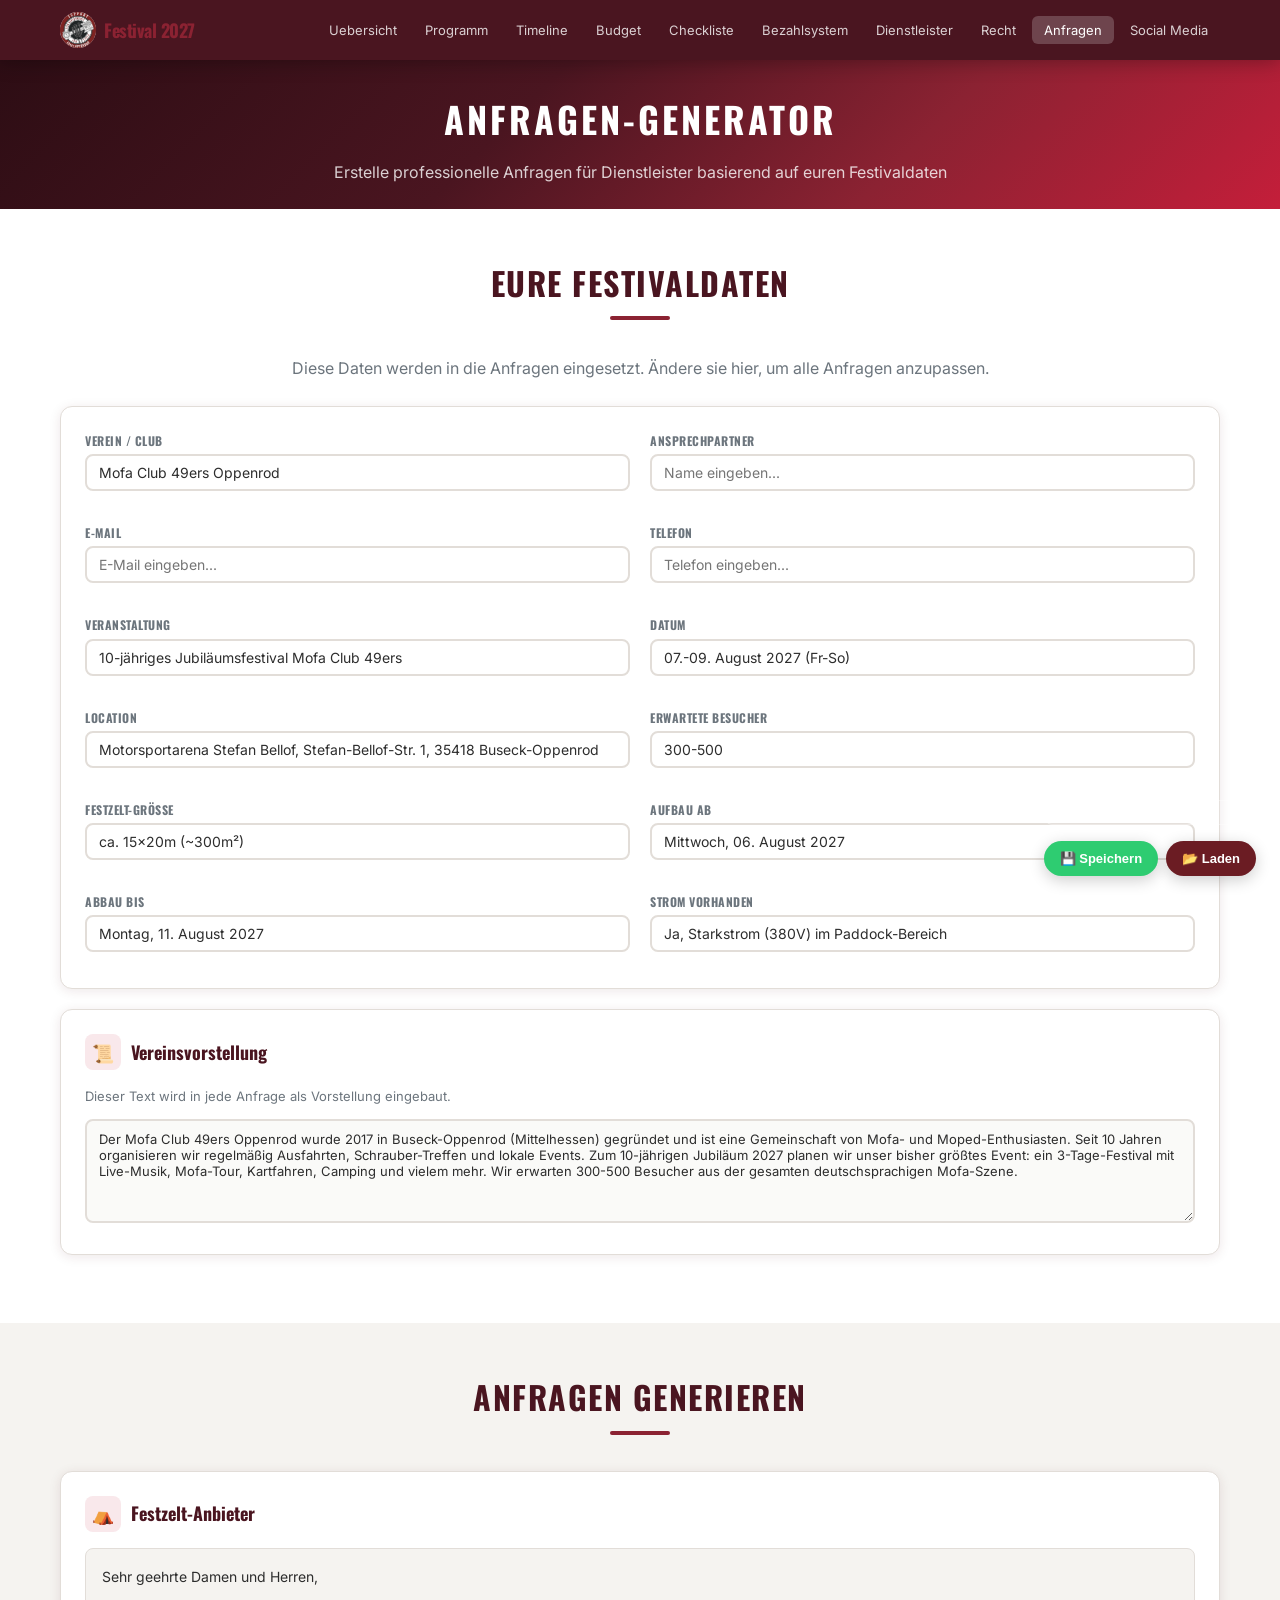
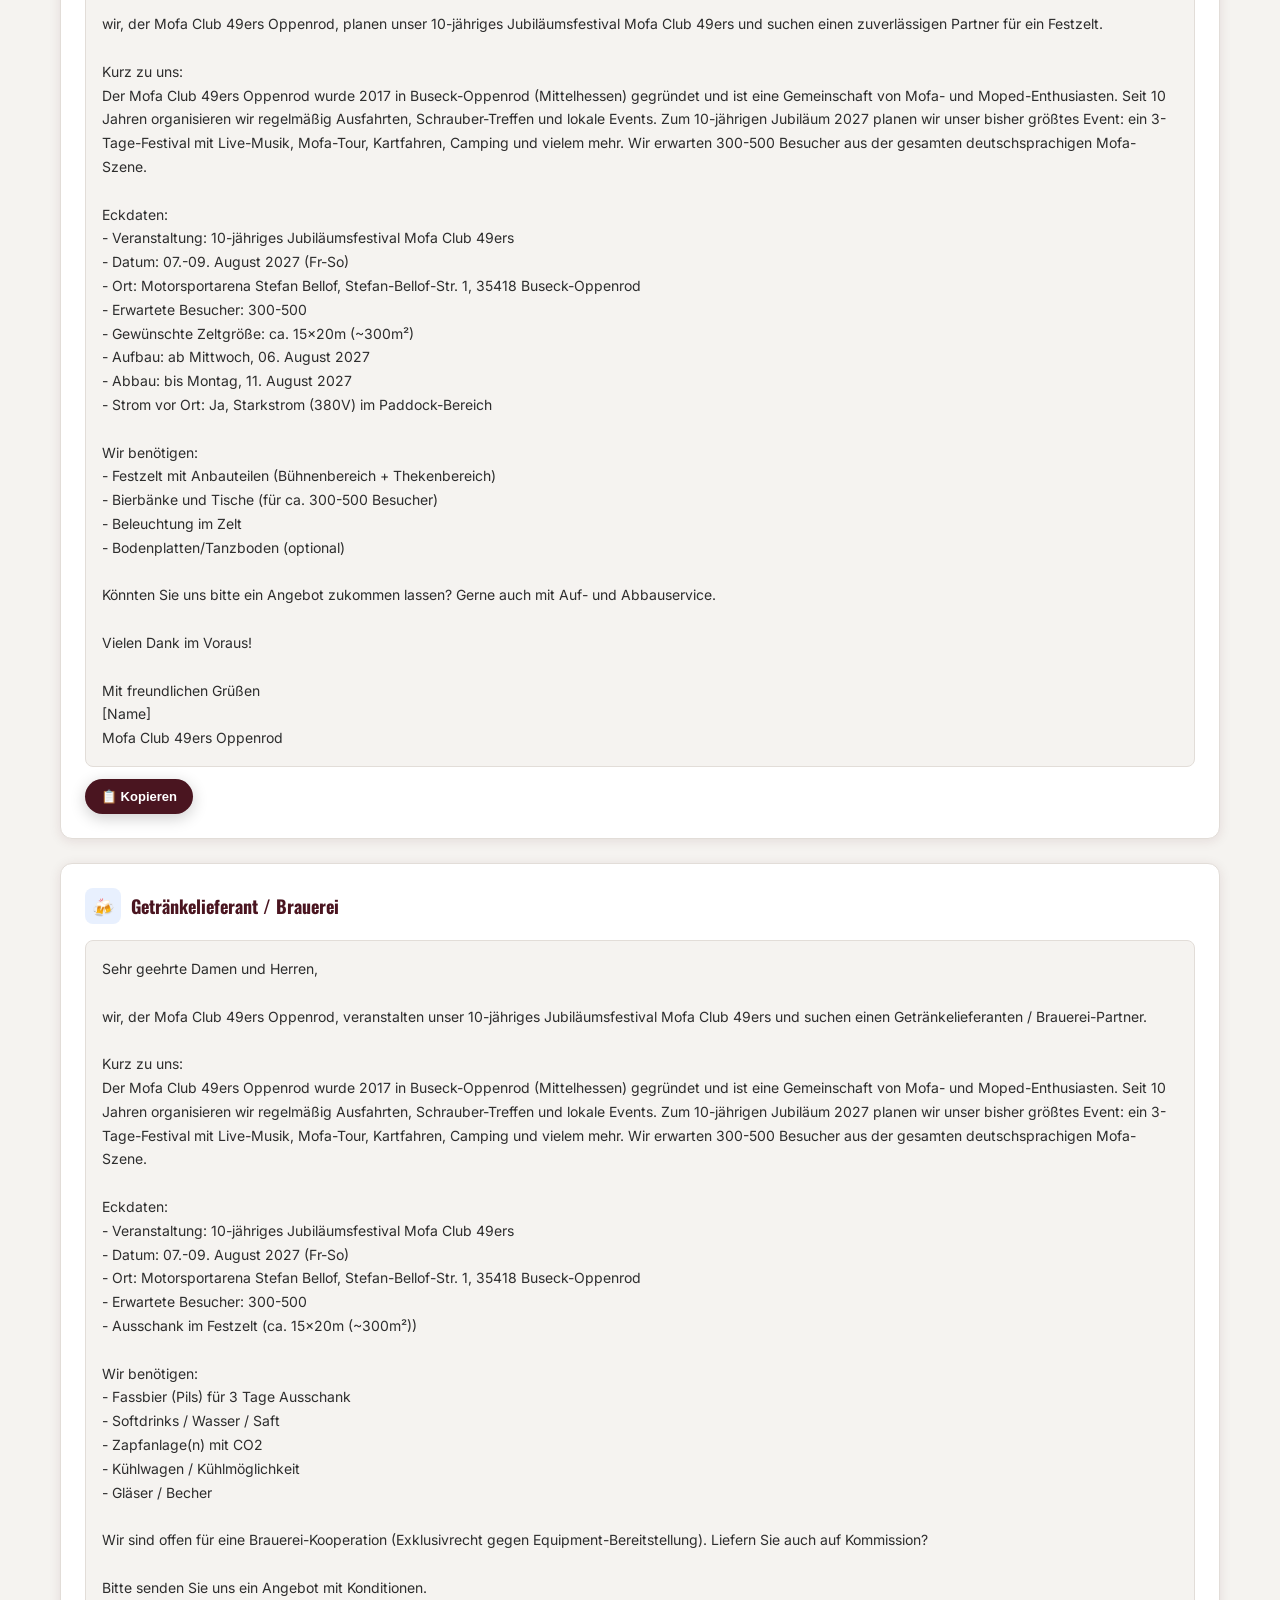
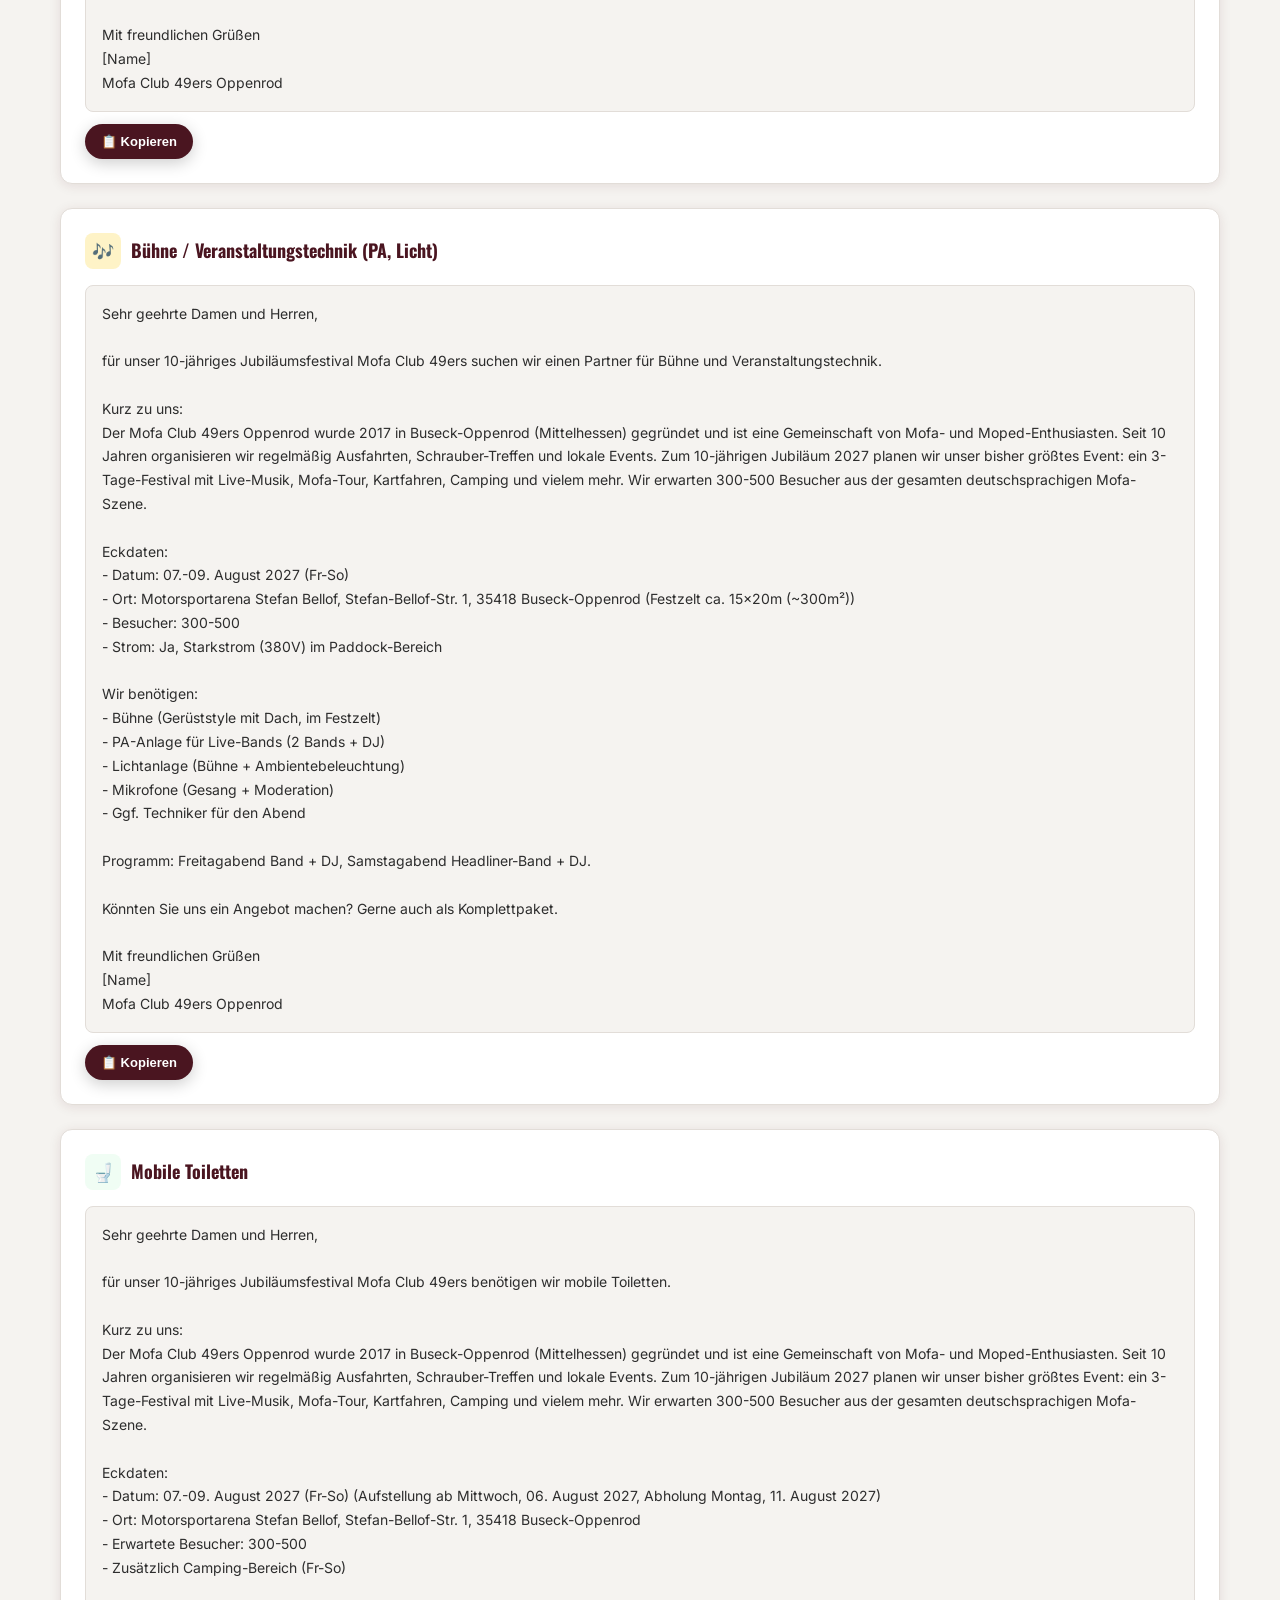
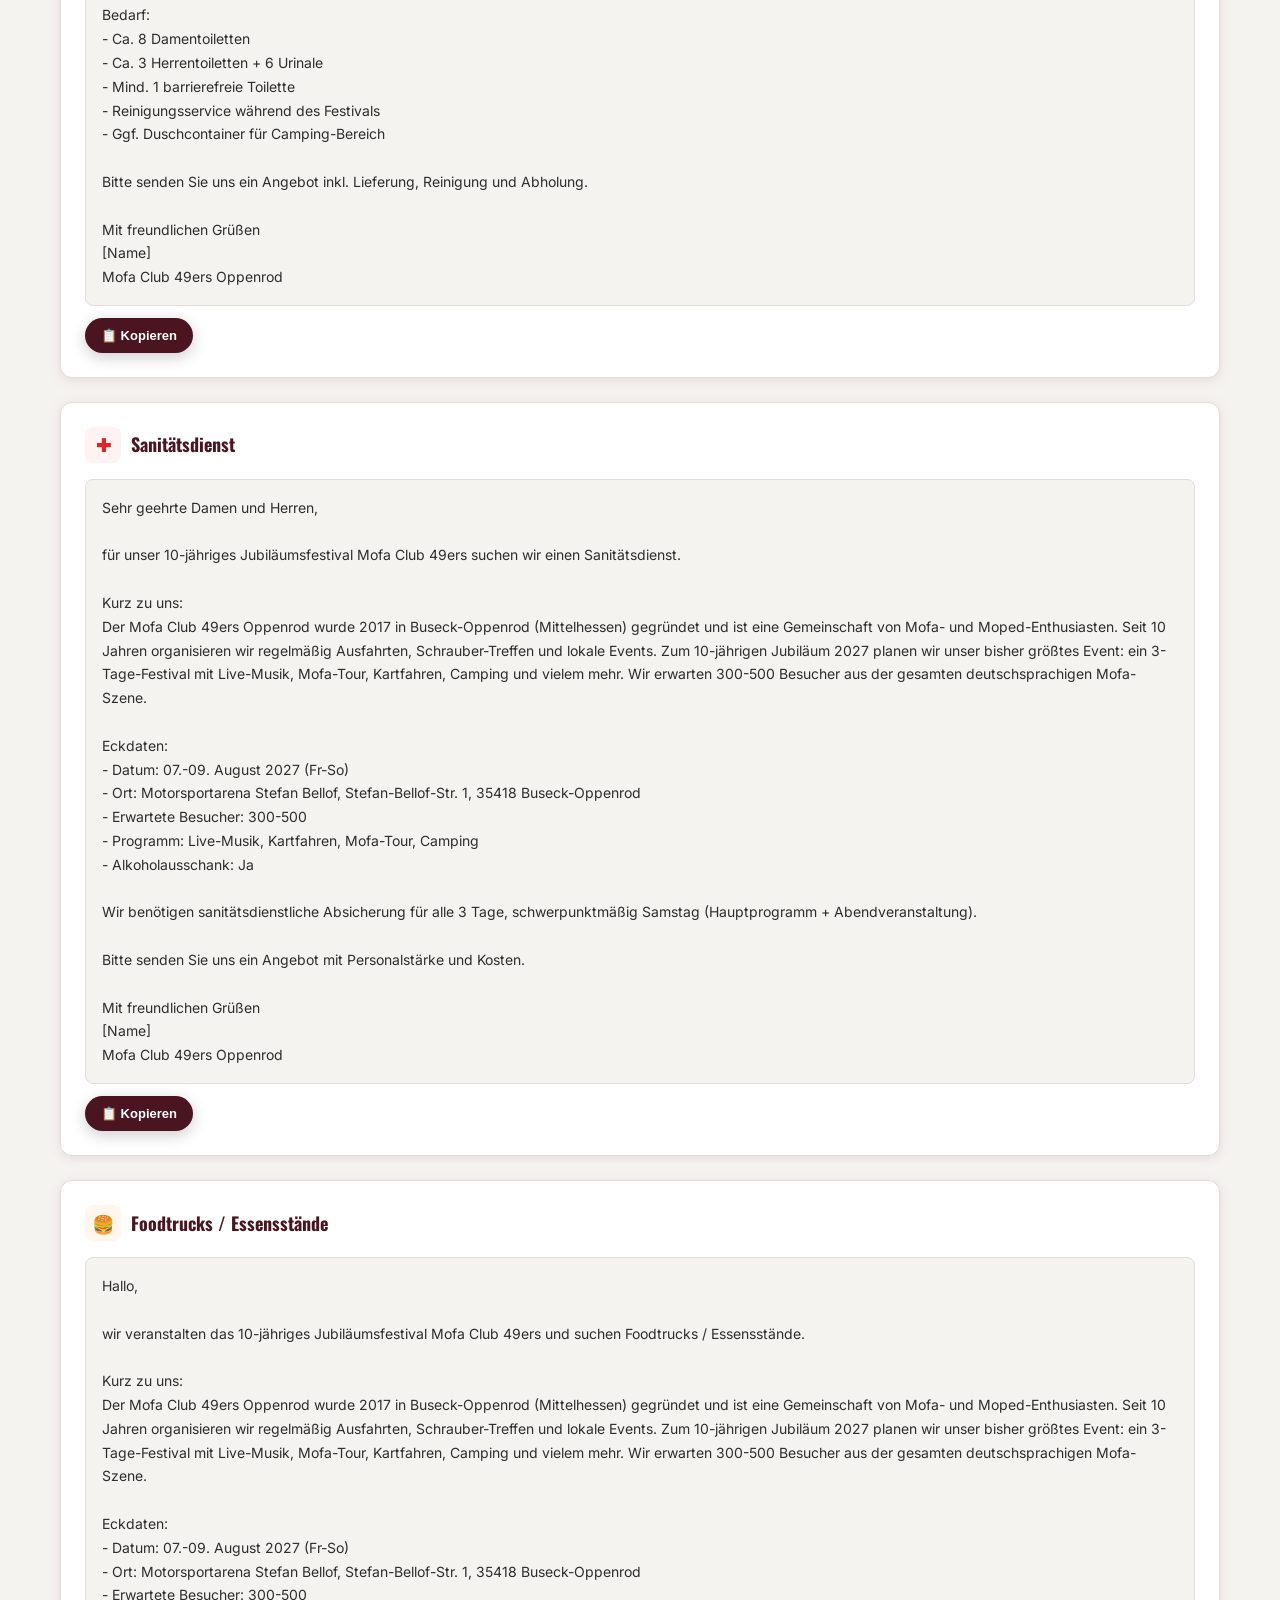
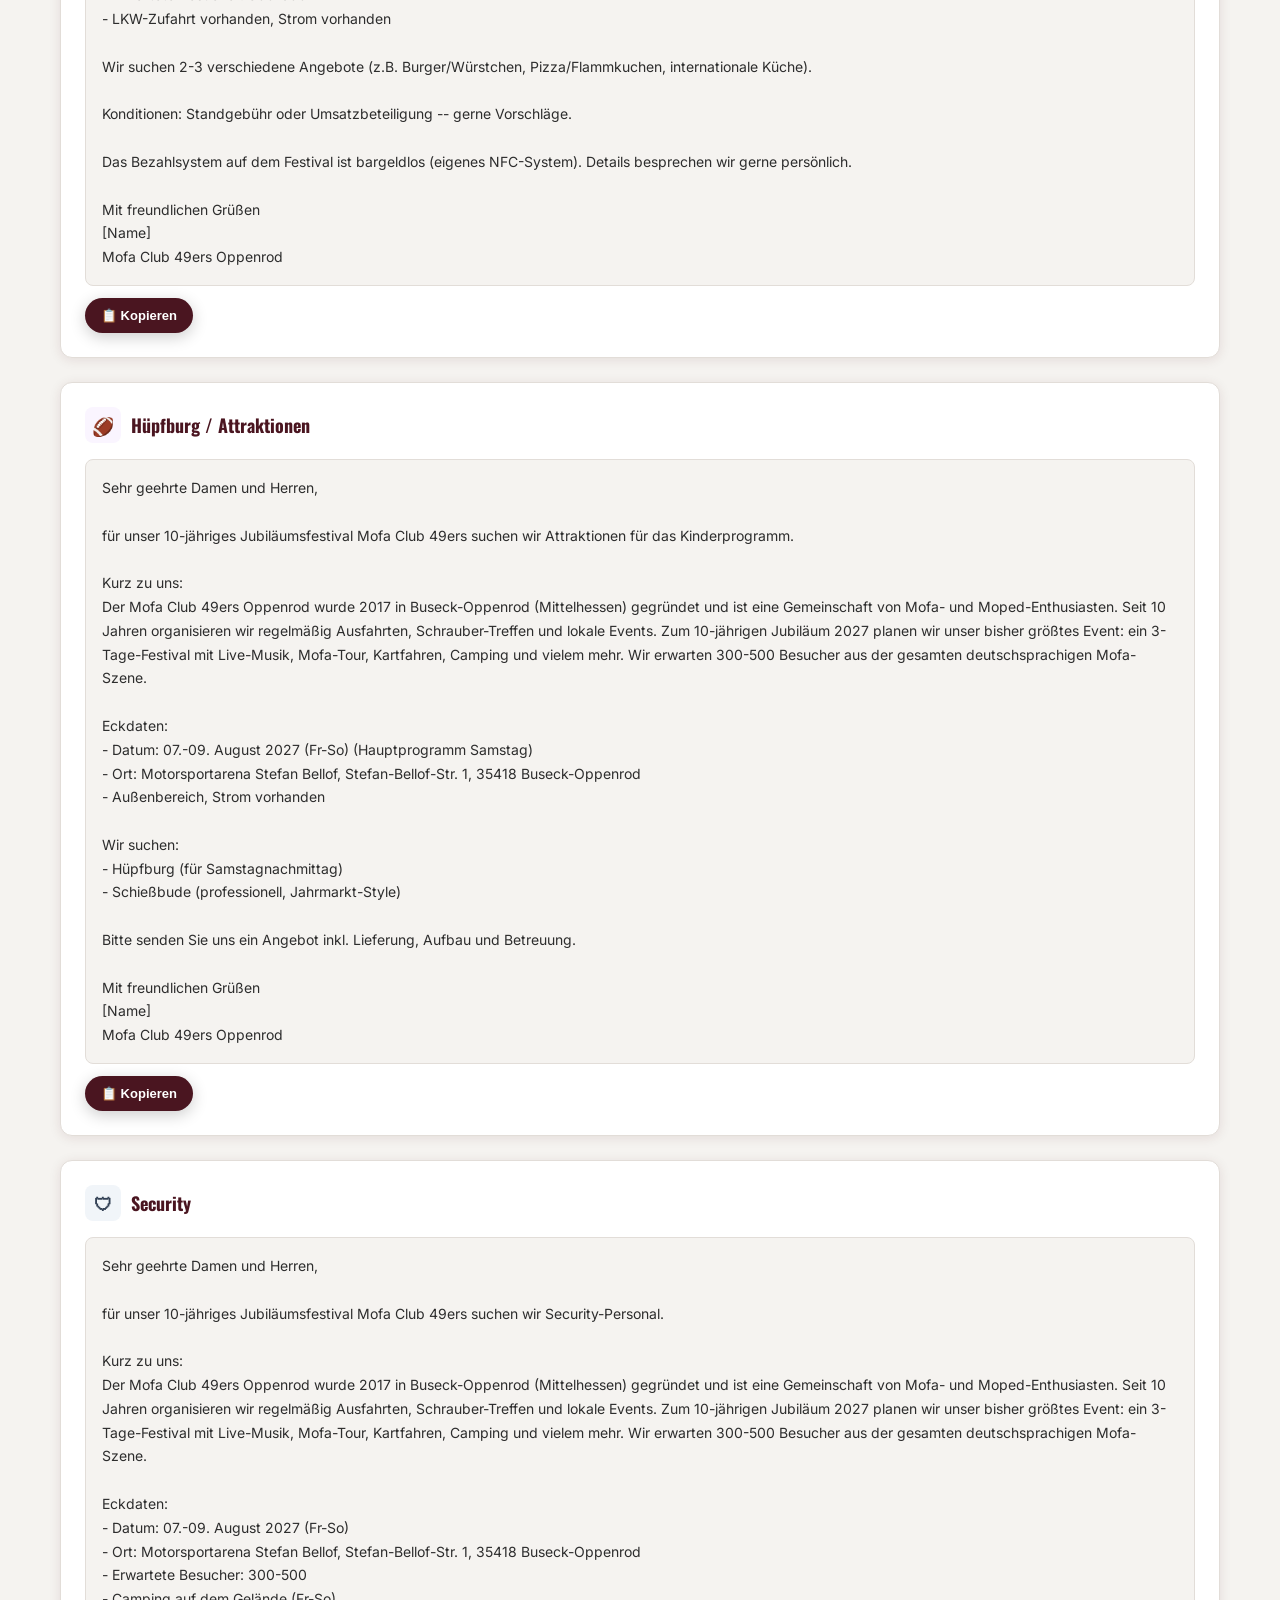
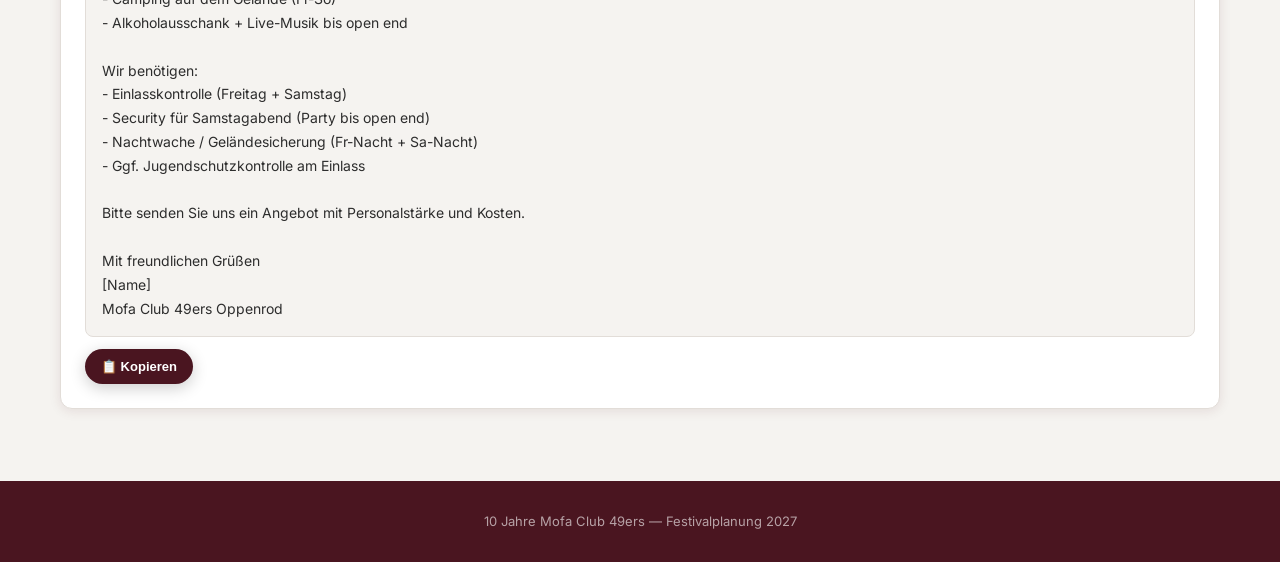
==== commit 75b3310e: "Kommentar-System mit Namen, Merge-Import und Mobile-Fixes - Kommentare werden mit Name + Datum verse" ====
--- a/anfragen.html
+++ b/anfragen.html
@@ -192,6 +192,10 @@
 
 <!-- Floating Action Panel -->
 <div class="fab-panel" id="fabPanel">
+  <div class="fab-name">
+    <label>Name:</label>
+    <input type="text" id="fab-username" placeholder="Dein Name...">
+  </div>
   <div style="display:flex;gap:8px">
     <button class="fab-btn fab-btn-save" onclick="exportJSON()" title="Status als JSON speichern">&#128190; Speichern</button>
     <button class="fab-btn fab-btn-load" onclick="document.getElementById('jsonImport').click()" title="Status aus JSON laden">&#128194; Laden</button>
--- a/styles.css
+++ b/styles.css
@@ -550,39 +550,108 @@
     font-style: italic;
   }
 
-  /* ── INLINE ITEM COMMENTS ── */
-  .item-comment {
+  /* ── COMMENT THREADS ── */
+  .comment-thread {
     width: 100%;
-    padding: 4px 8px;
+    margin-top: 4px;
+  }
+  .comment-entries {
+    display: flex;
+    flex-direction: column;
+    gap: 3px;
+    margin-bottom: 3px;
+  }
+  .comment-entry {
+    display: flex;
+    align-items: flex-start;
+    gap: 6px;
+    font-size: 12px;
+    padding: 3px 6px;
+    background: #f5f3f0;
+    border-radius: 4px;
+    line-height: 1.4;
+  }
+  .comment-author {
+    font-weight: 700;
+    color: var(--accent2);
+    white-space: nowrap;
+    flex-shrink: 0;
+  }
+  .comment-date {
+    font-size: 10px;
+    color: var(--text-light);
+    white-space: nowrap;
+    flex-shrink: 0;
+  }
+  .comment-text {
+    flex: 1;
+    color: var(--text);
+    word-break: break-word;
+  }
+  .comment-delete {
+    background: none;
+    border: none;
+    color: #ccc;
+    cursor: pointer;
+    font-size: 14px;
+    padding: 0 2px;
+    line-height: 1;
+    flex-shrink: 0;
+  }
+  .comment-delete:hover { color: var(--danger); }
+  .comment-add {
+    display: flex;
+    gap: 4px;
+  }
+  .comment-add input {
+    flex: 1;
+    padding: 3px 6px;
     border: 1px solid transparent;
     border-radius: 4px;
     font-family: inherit;
+    font-size: 11px;
+    color: var(--text);
+    background: transparent;
+    transition: all 0.2s;
+  }
+  .comment-add input:hover { border-color: var(--border); background: #fafaf8; }
+  .comment-add input:focus { outline: none; border-color: var(--accent); background: #fff; }
+  .comment-add input::placeholder { color: #ccc; font-style: italic; }
+  .comment-add button {
+    background: var(--accent2);
+    color: #fff;
+    border: none;
+    border-radius: 4px;
+    padding: 2px 8px;
+    font-size: 11px;
+    cursor: pointer;
+    white-space: nowrap;
+    opacity: 0.7;
+    transition: opacity 0.2s;
+  }
+  .comment-add button:hover { opacity: 1; }
+
+  /* Name input in fab panel */
+  .fab-name {
+    display: flex;
+    align-items: center;
+    gap: 6px;
+    margin-bottom: 6px;
     font-size: 12px;
-    color: var(--text-light);
-    background: transparent;
-    margin-top: 4px;
-    transition: all 0.2s;
-    display: block;
-  }
-  .item-comment:hover {
-    border-color: var(--border);
-    background: #fafaf8;
-  }
-  .item-comment:focus {
-    outline: none;
-    border-color: var(--accent);
-    background: #fff;
-    color: var(--text);
-  }
-  .item-comment::placeholder {
-    color: #ccc;
-    font-style: italic;
-  }
-  .item-comment.has-content {
-    color: var(--text);
-    background: #fafaf8;
-    border-color: var(--border);
-  }
+    color: rgba(255,255,255,0.8);
+  }
+  .fab-name input {
+    flex: 1;
+    padding: 4px 8px;
+    border: 1px solid rgba(255,255,255,0.3);
+    border-radius: 6px;
+    background: rgba(255,255,255,0.1);
+    color: #fff;
+    font-family: inherit;
+    font-size: 12px;
+  }
+  .fab-name input::placeholder { color: rgba(255,255,255,0.4); }
+  .fab-name input:focus { outline: none; border-color: rgba(255,255,255,0.6); background: rgba(255,255,255,0.15); }
 
   /* ── FORM FIELDS ── */
   .field-label {
@@ -738,8 +807,8 @@
     .budget-input { min-width: 60px; font-size: 13px; }
     .budget-note  { min-width: 80px;  font-size: 12px; }
 
-    /* Item-level comments: stay readable */
-    .item-comment { font-size: 11px; }
+    /* Comment threads: stay readable */
+    .comment-add input { font-size: 10px; }
 
     /* Anfrage text blocks: prevent pre overflow */
     .anfrage-text { overflow-x: auto; -webkit-overflow-scrolling: touch; }
